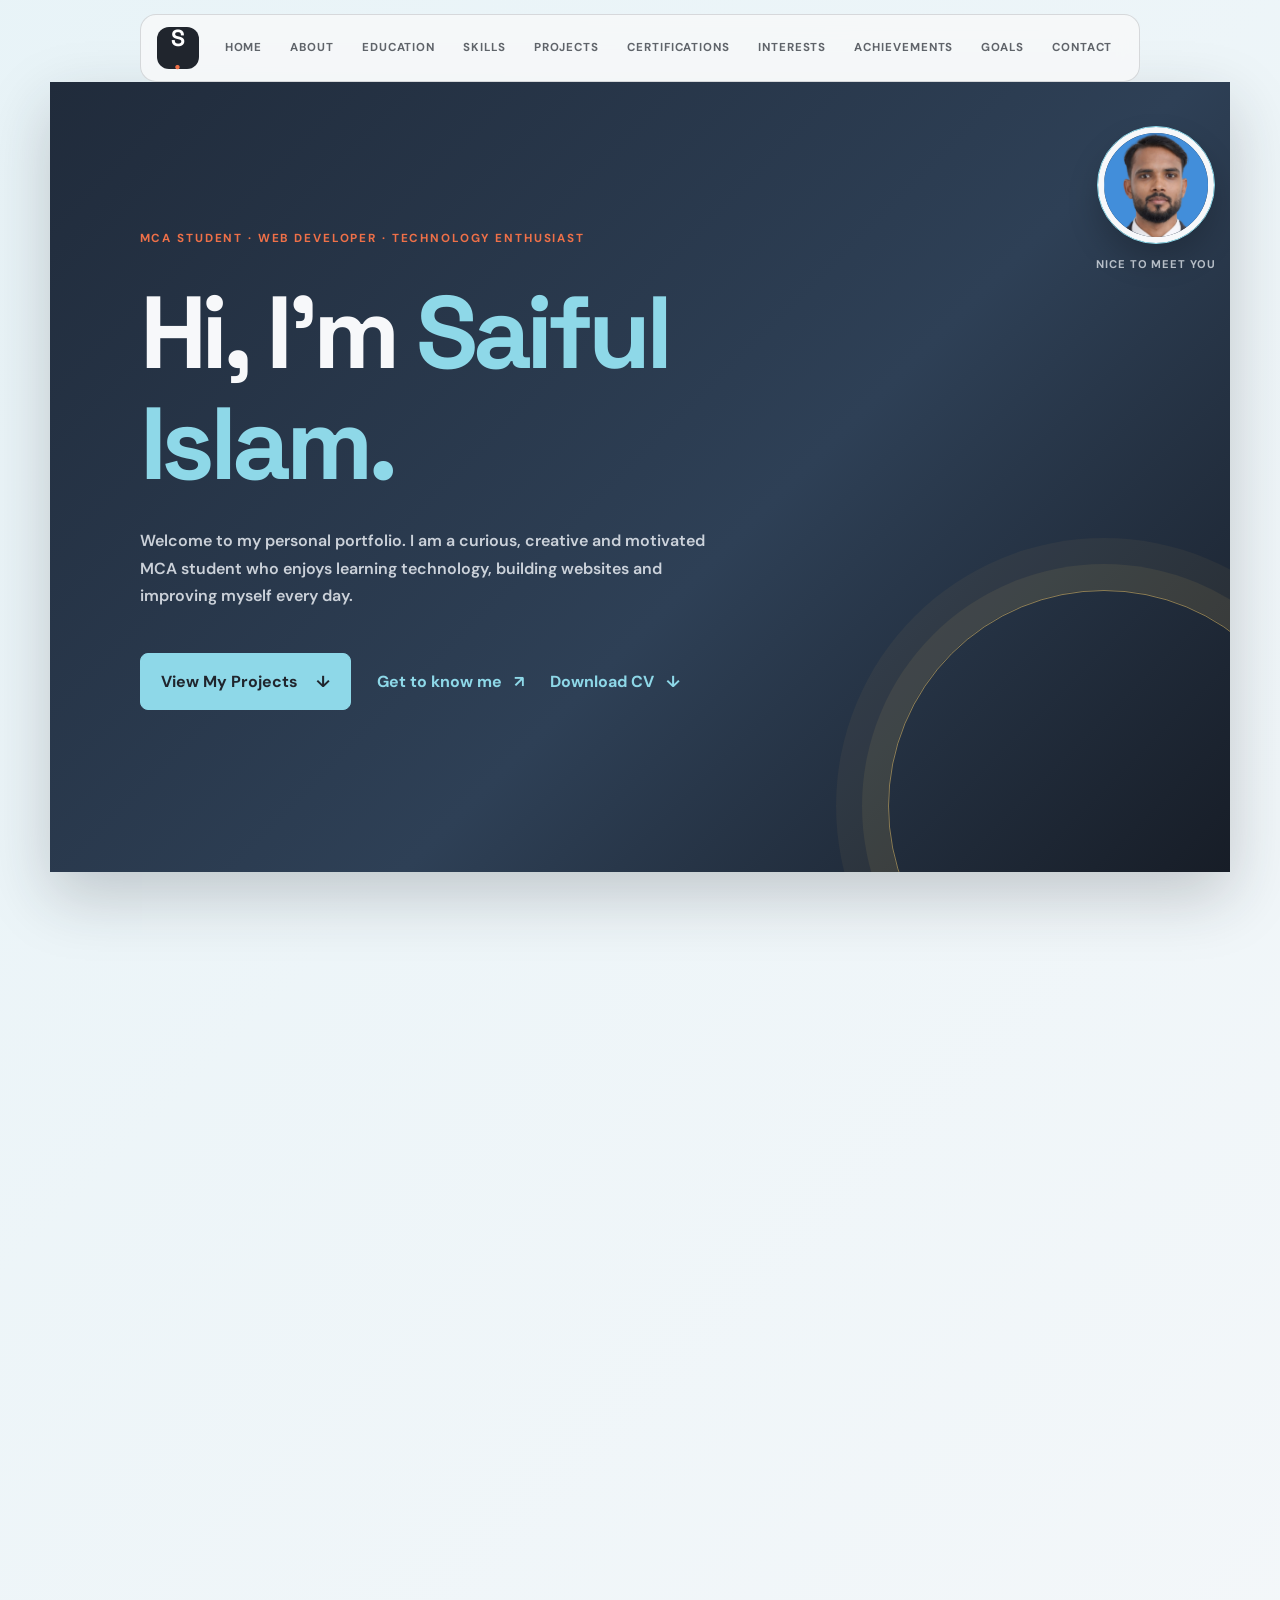
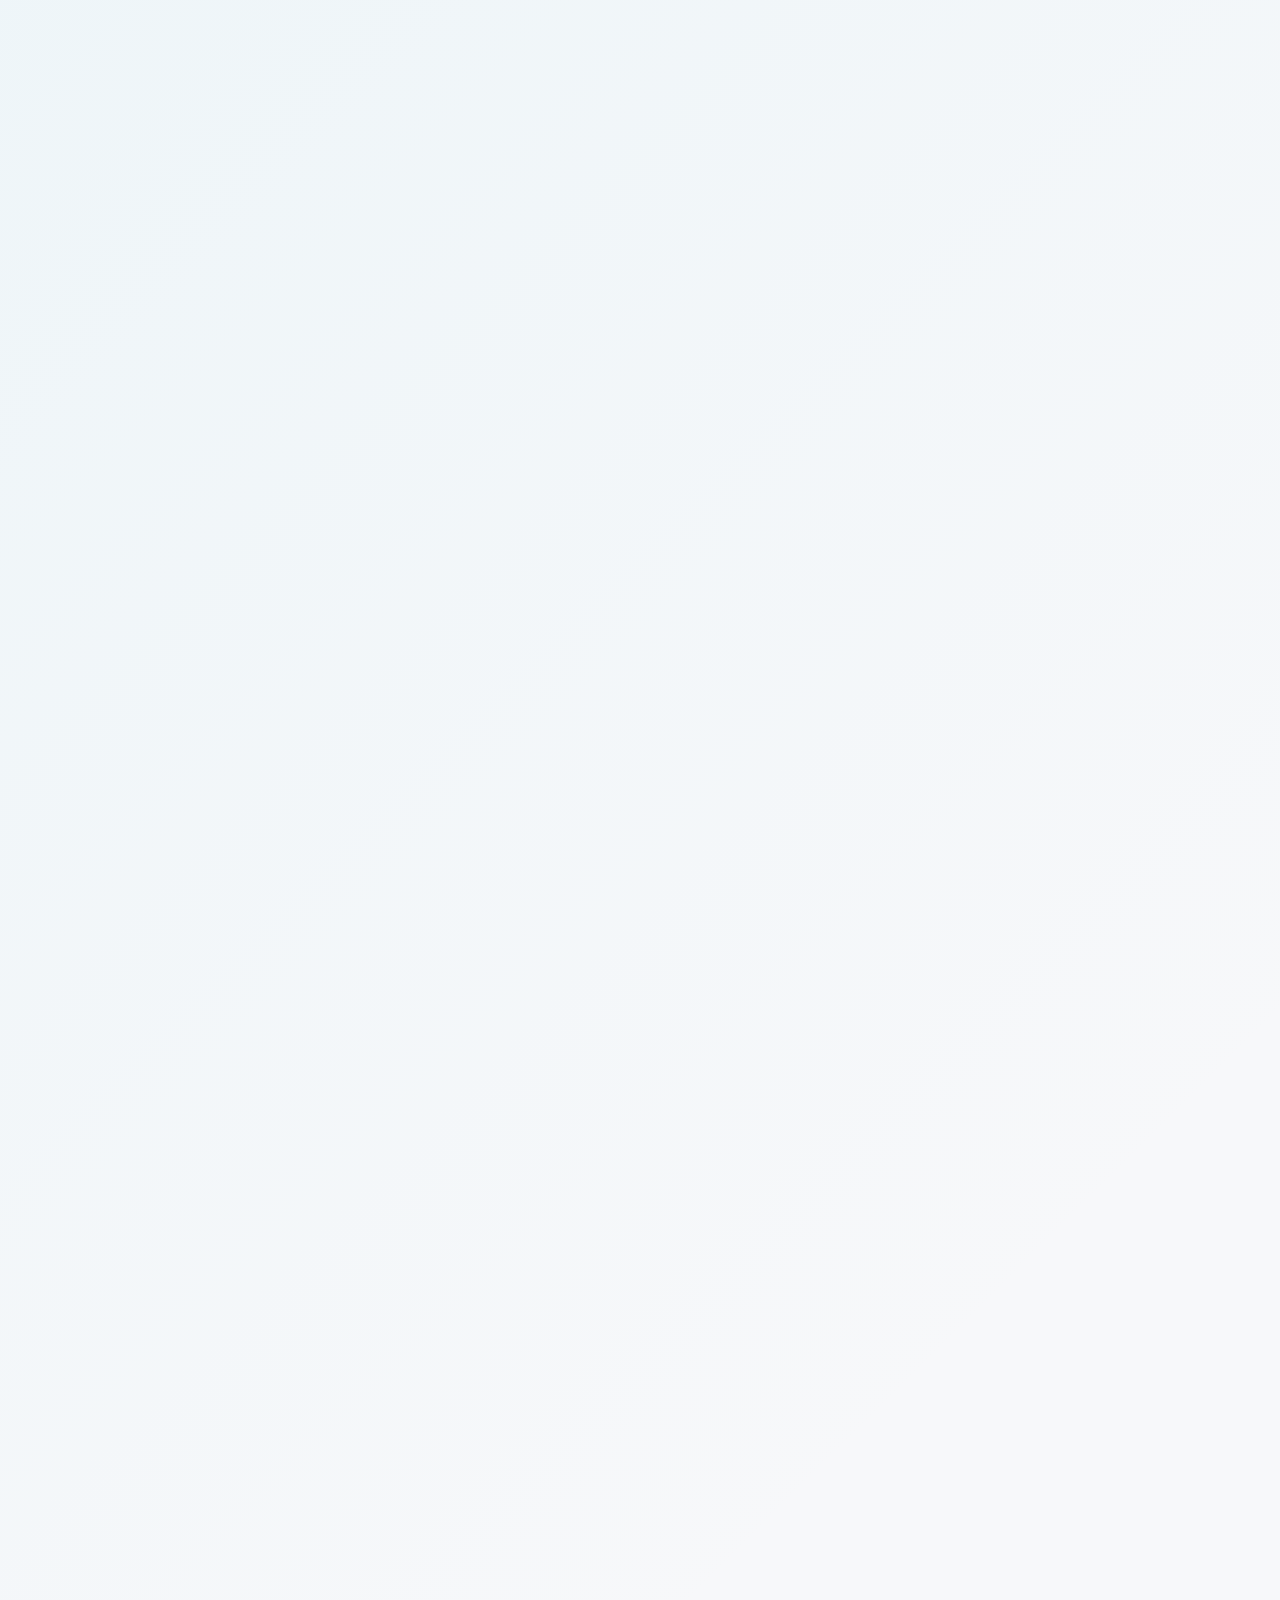
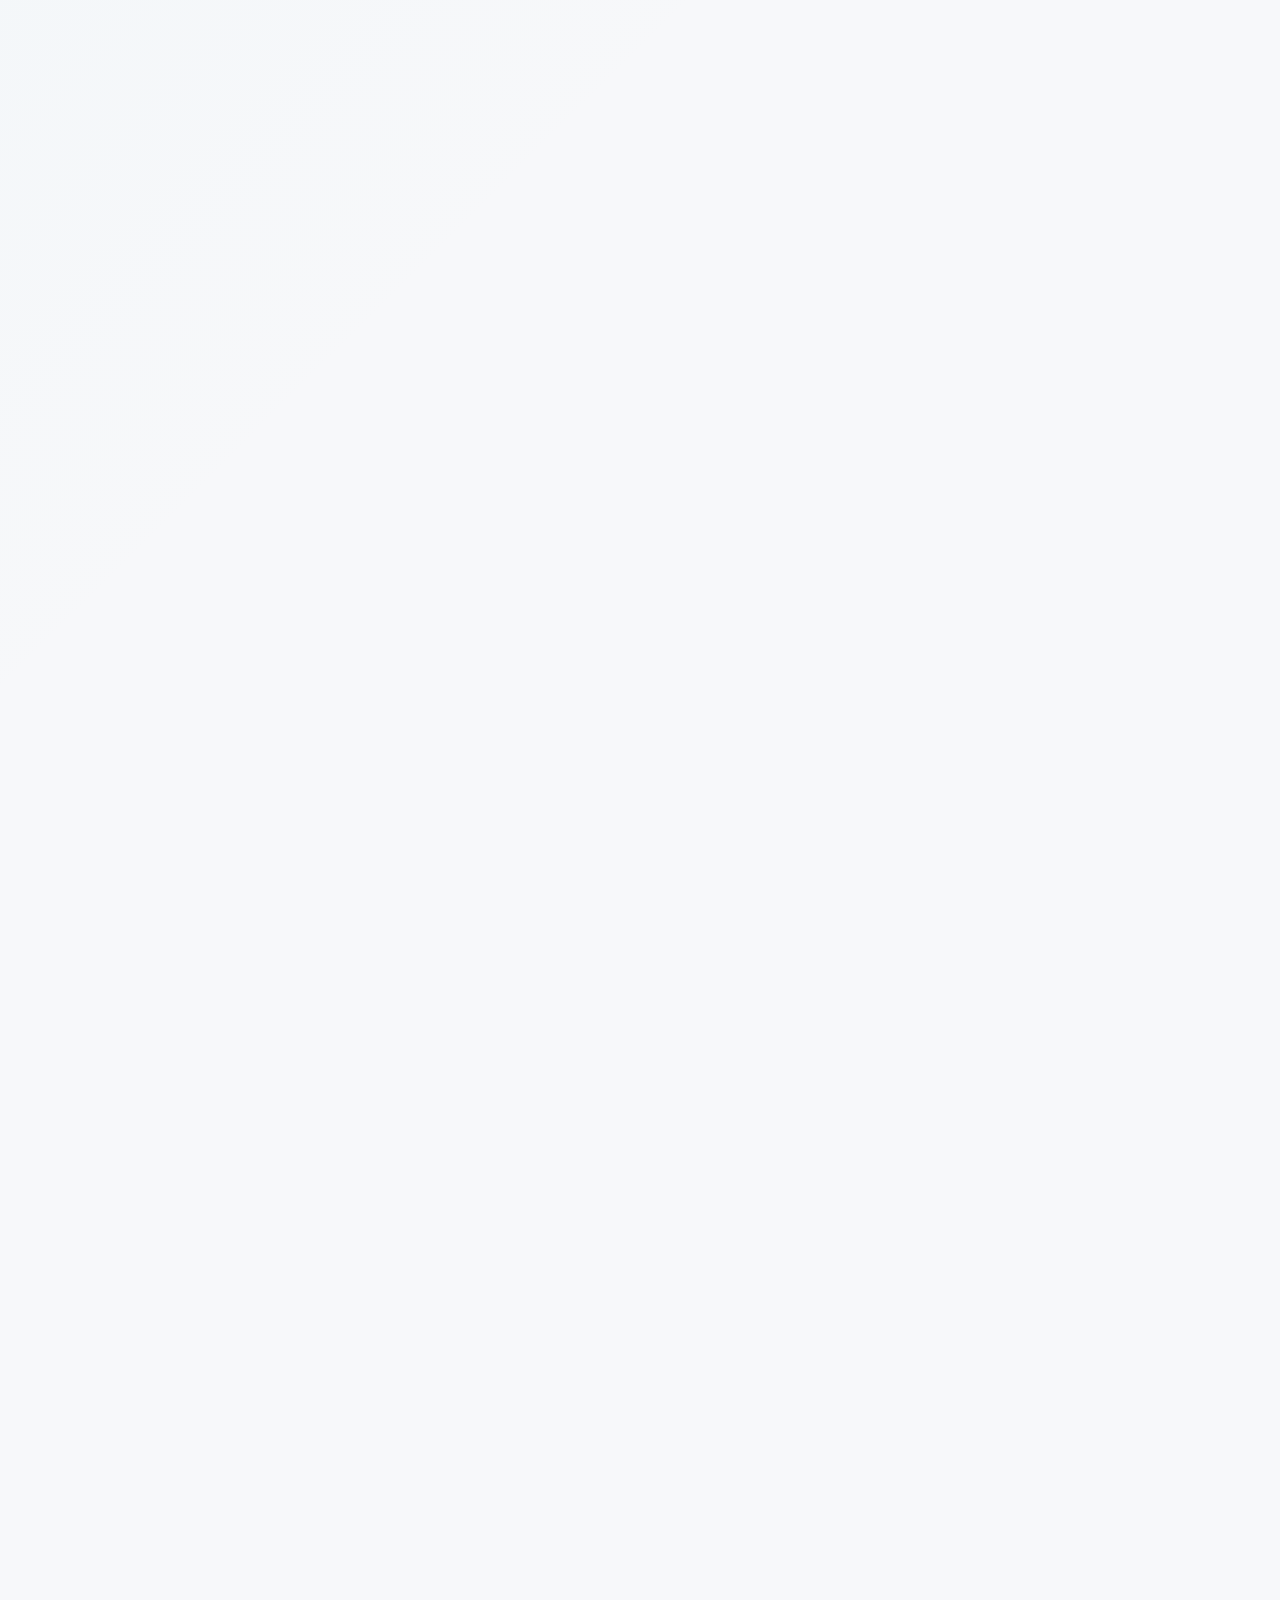
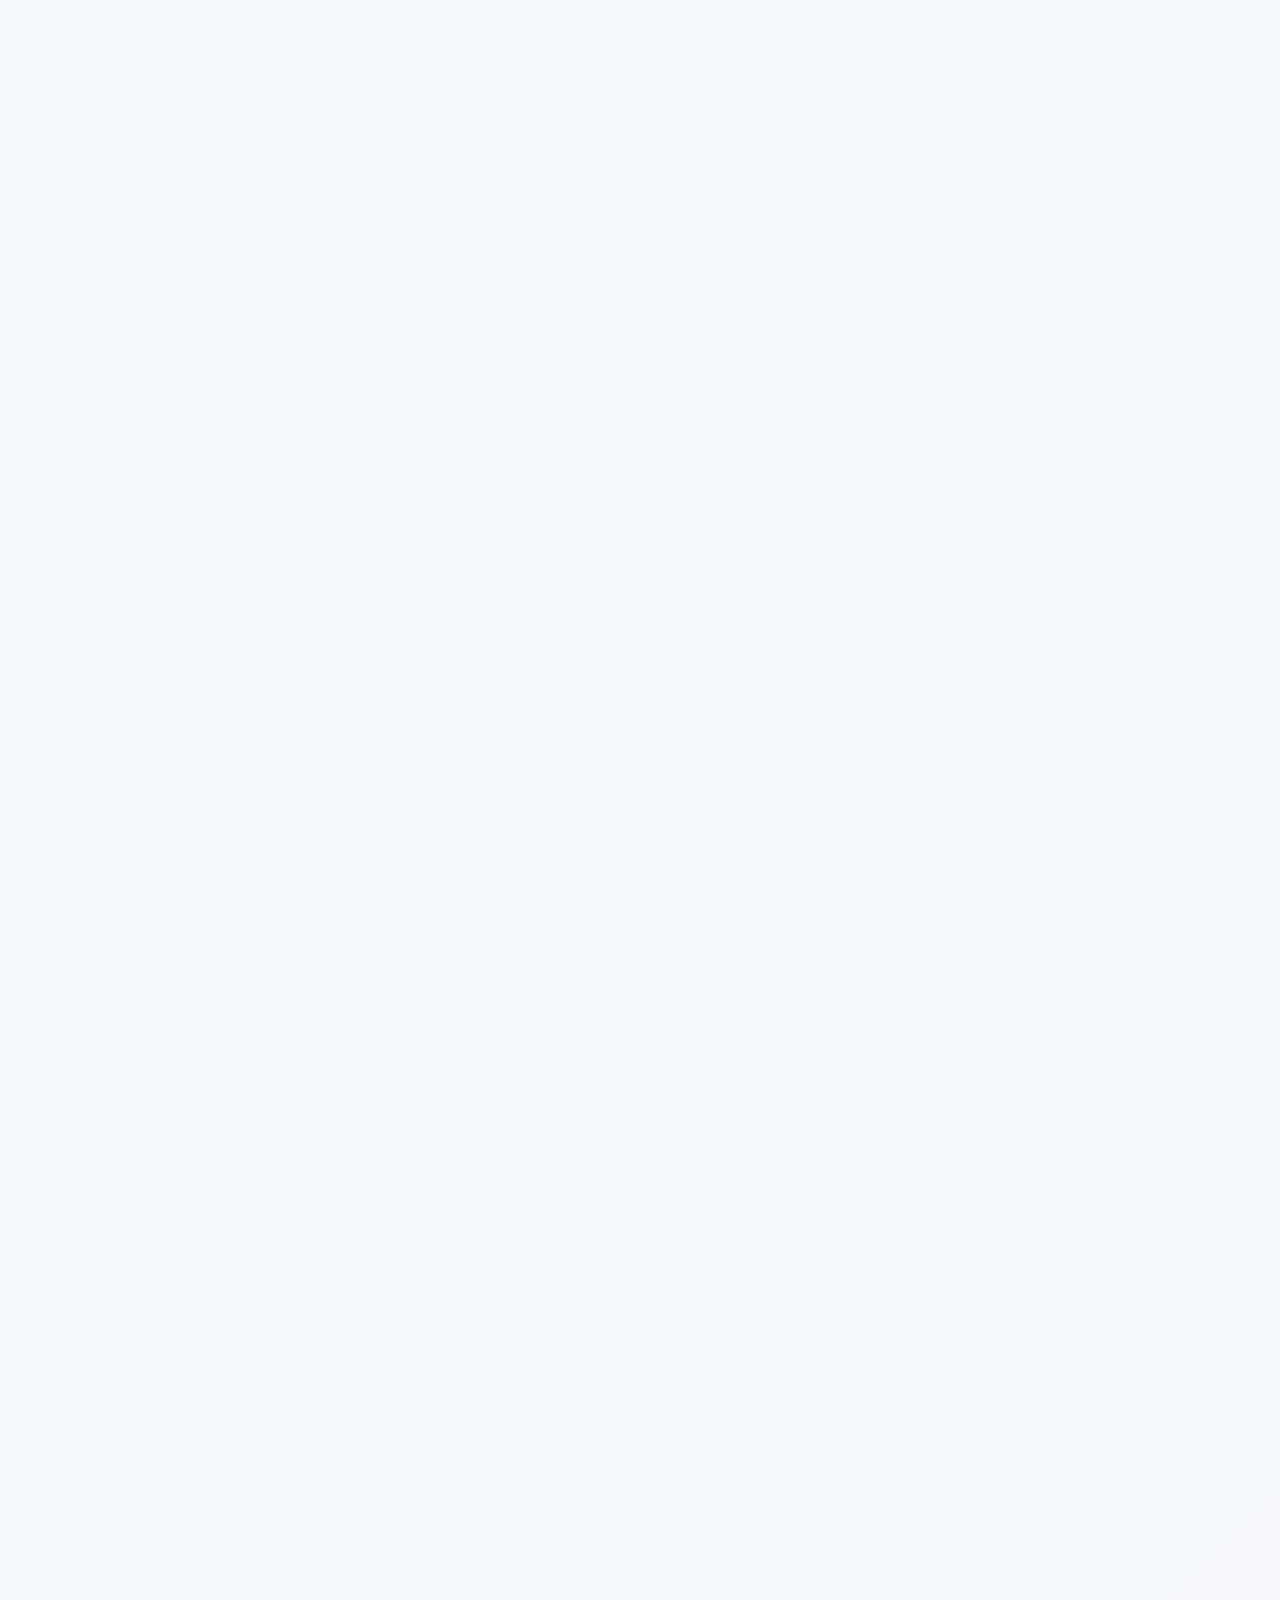
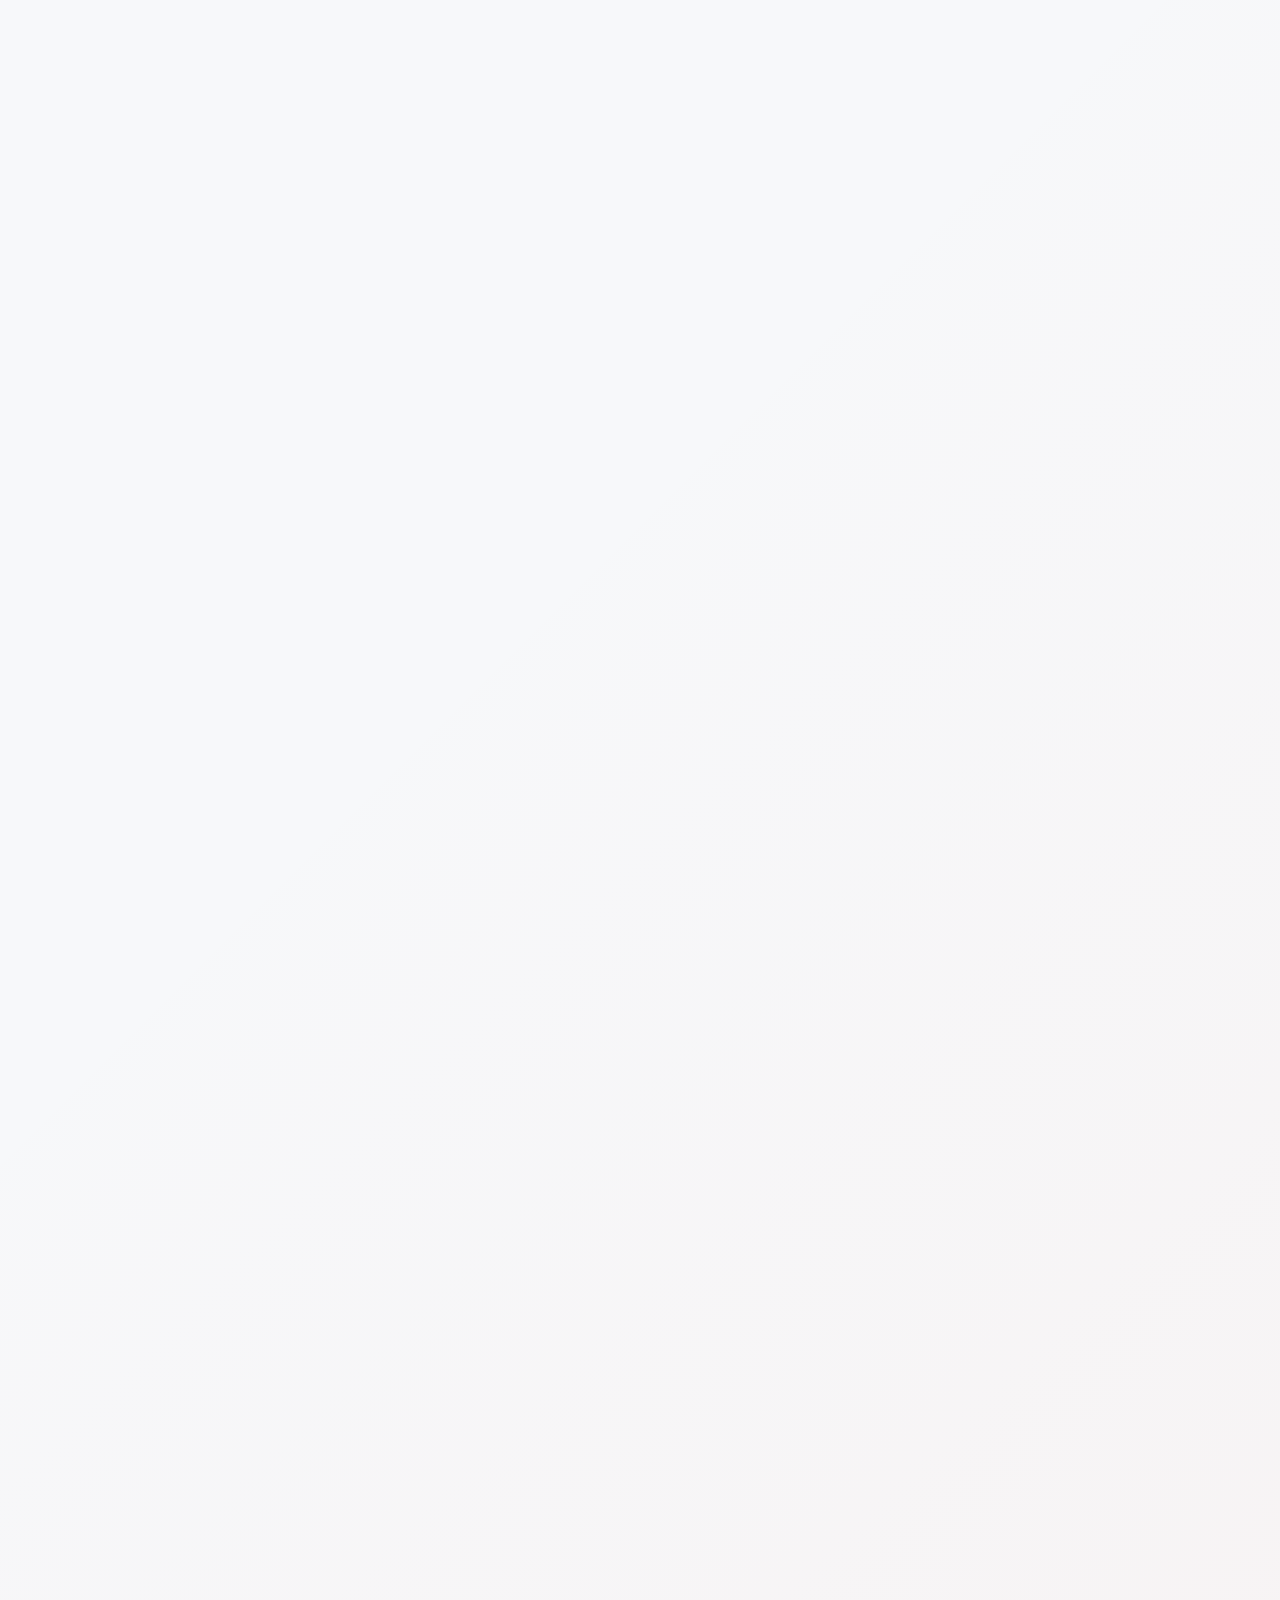
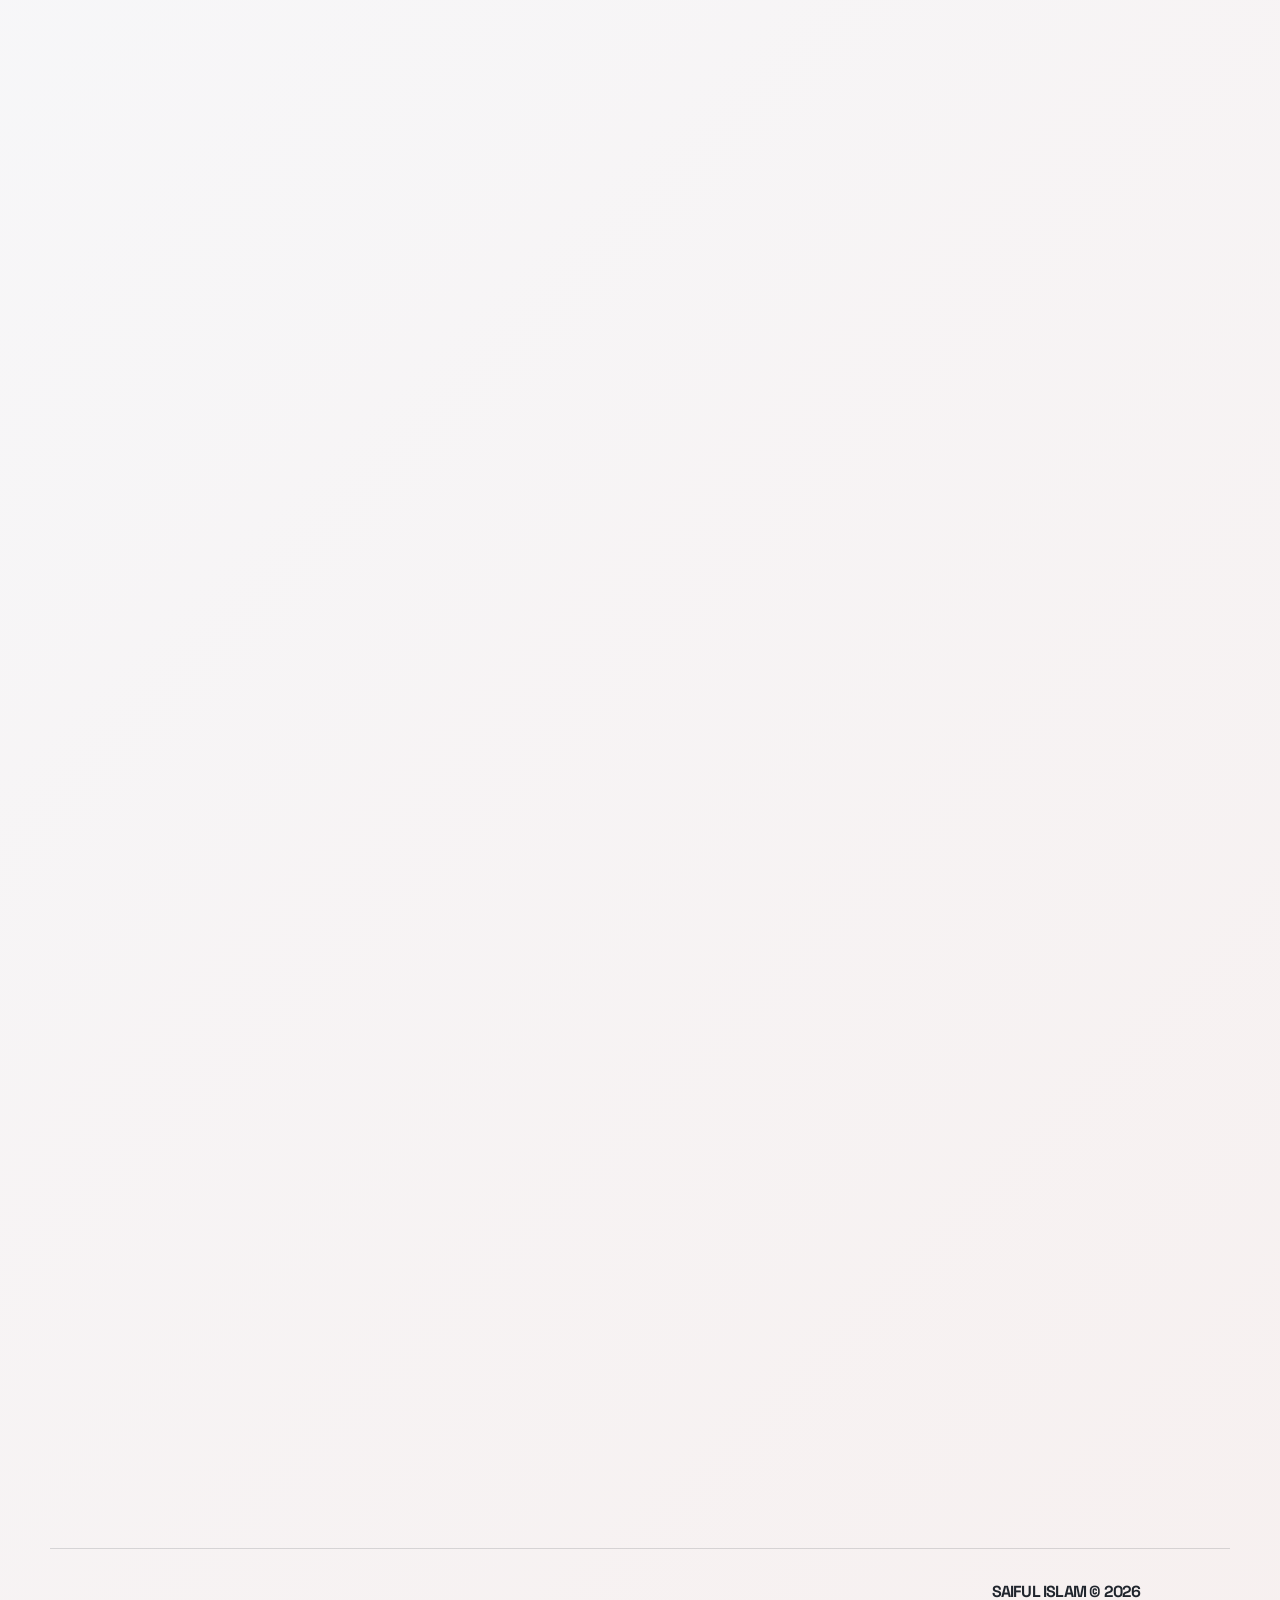
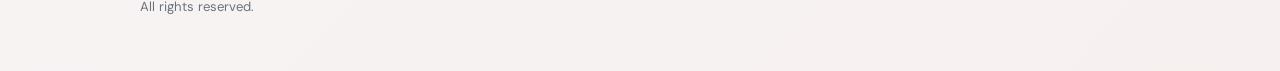
==== index.html @ 05d196fa "My Profile" ====
<!DOCTYPE html>
<html lang="en">
<head>
    <meta charset="UTF-8">
    <meta name="viewport" content="width=device-width, initial-scale=1.0">
    <meta http-equiv="refresh" content="0; url=HTML/index.html">
    <title>Saiful Islam | Personal Profile</title>
</head>
<body>
    <p>Opening Saiful Islam's personal profile...</p>
    <p><a href="HTML/index.html">Open the profile</a></p>
</body>
</html>
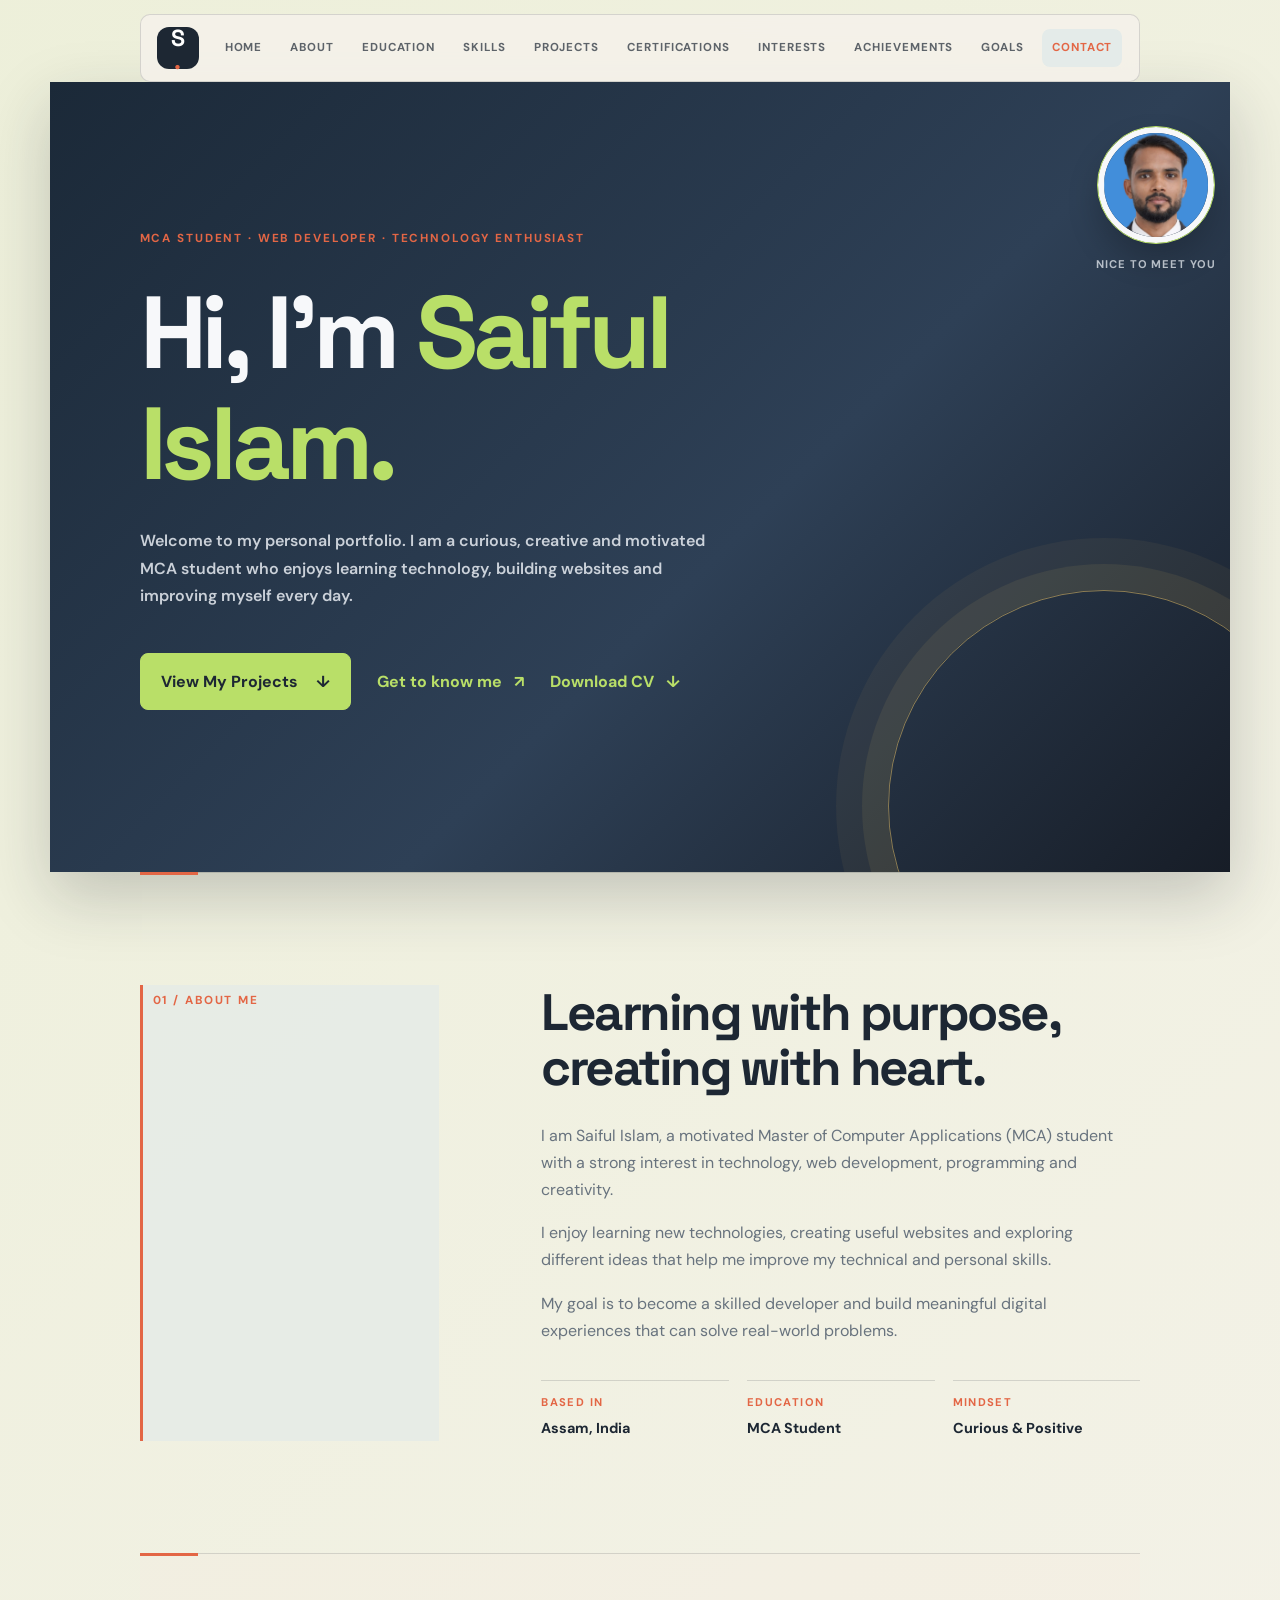
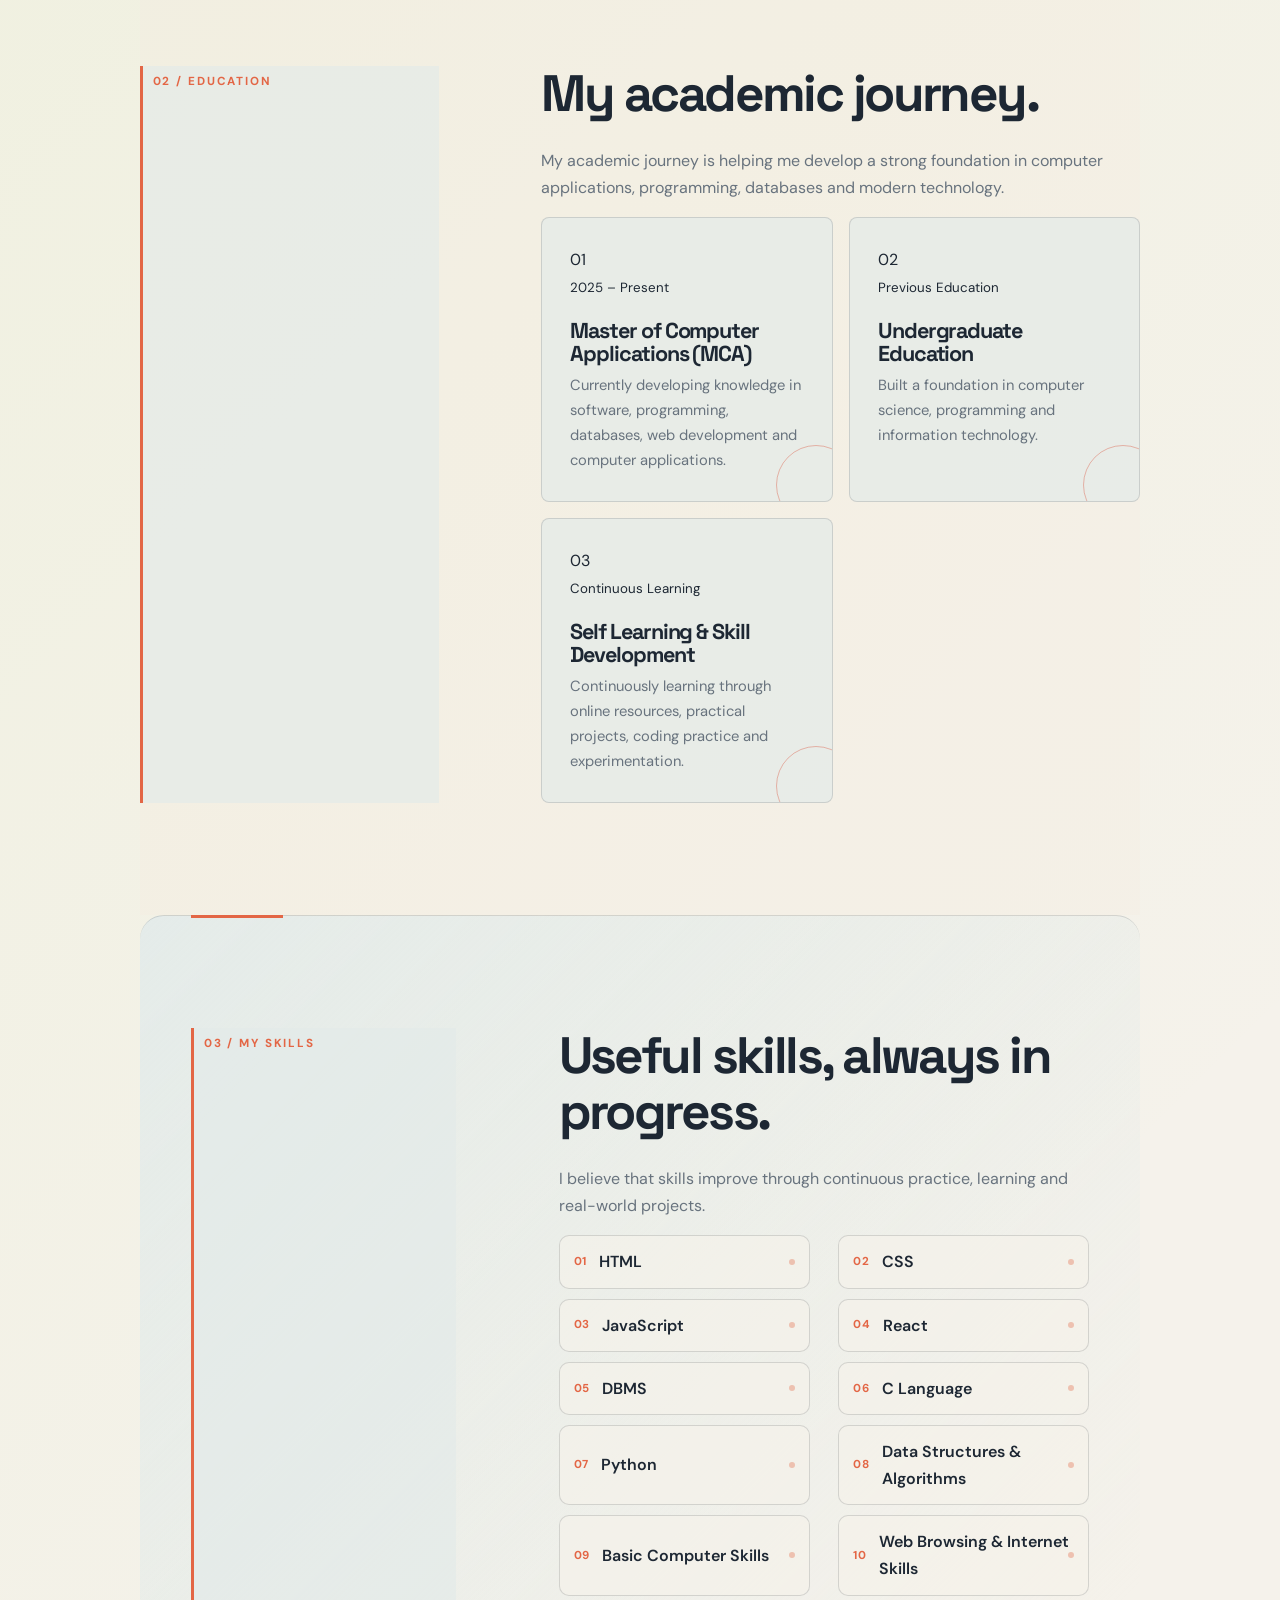
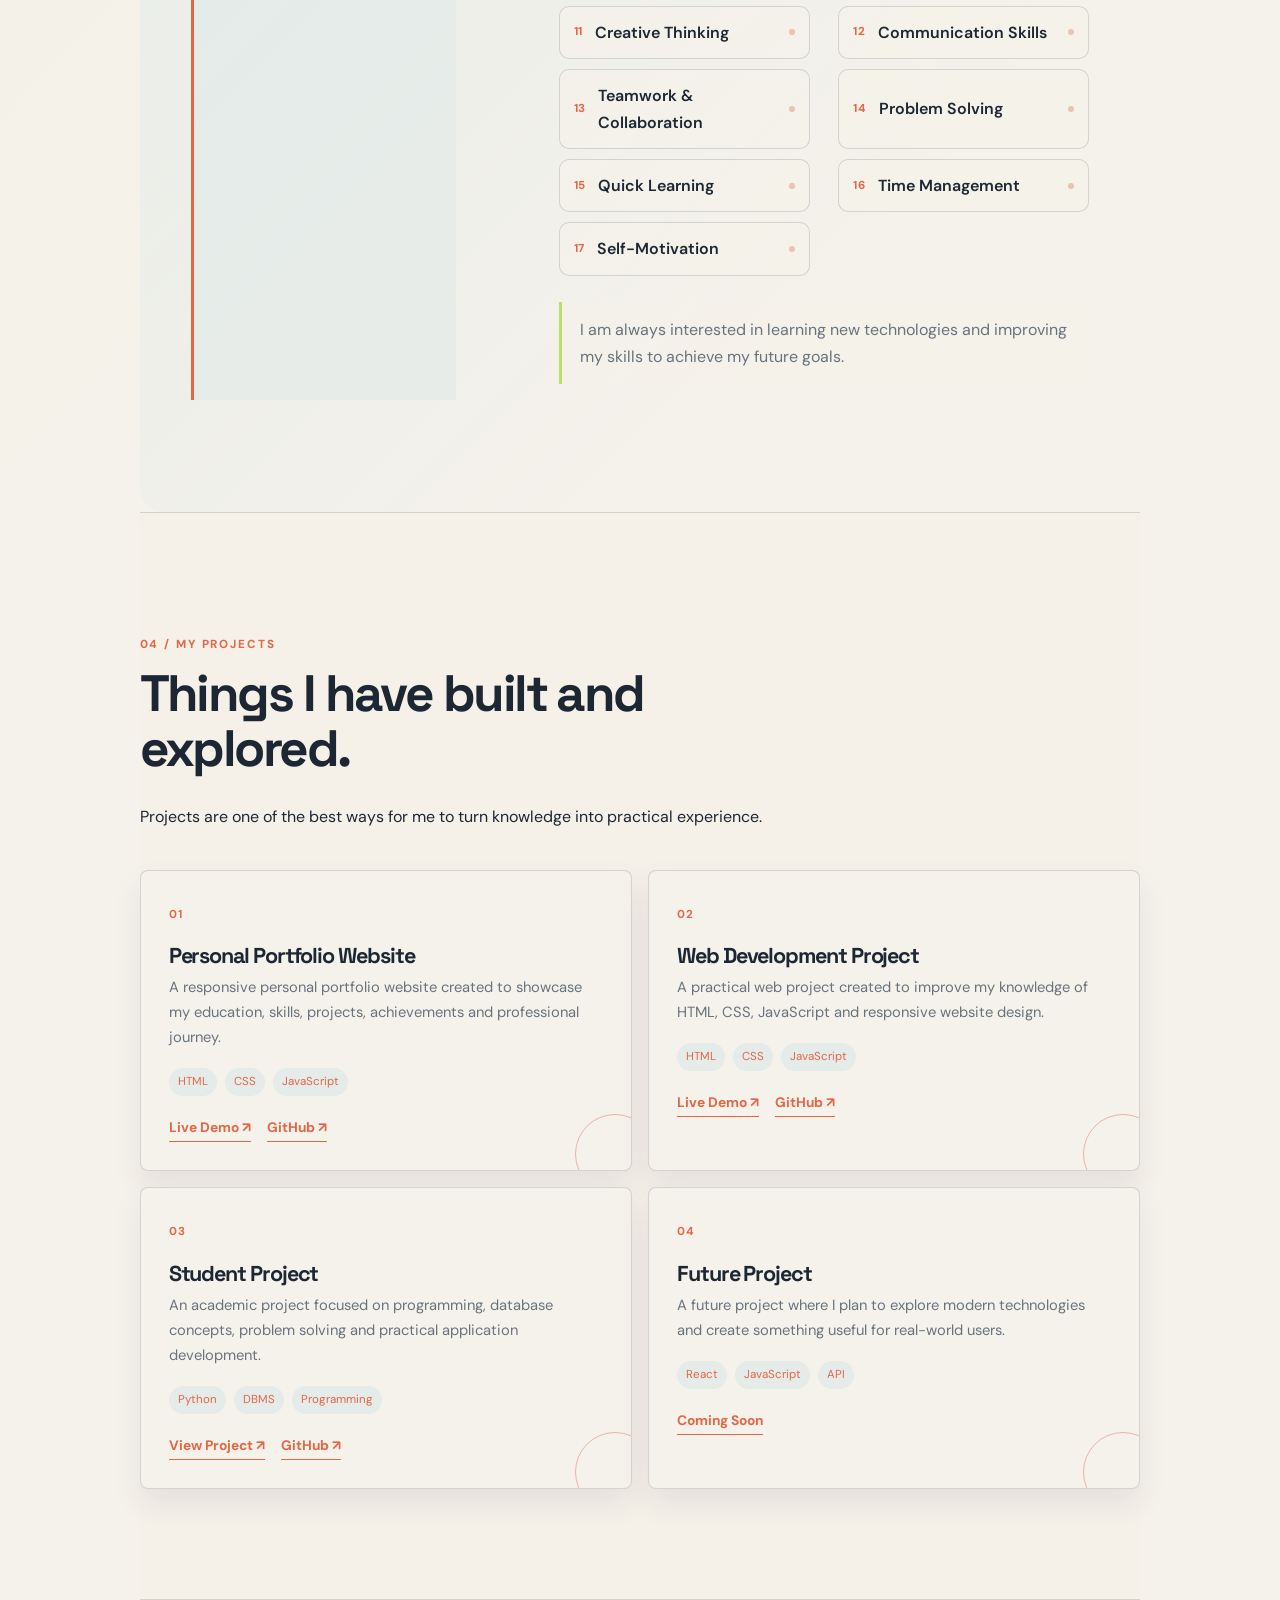
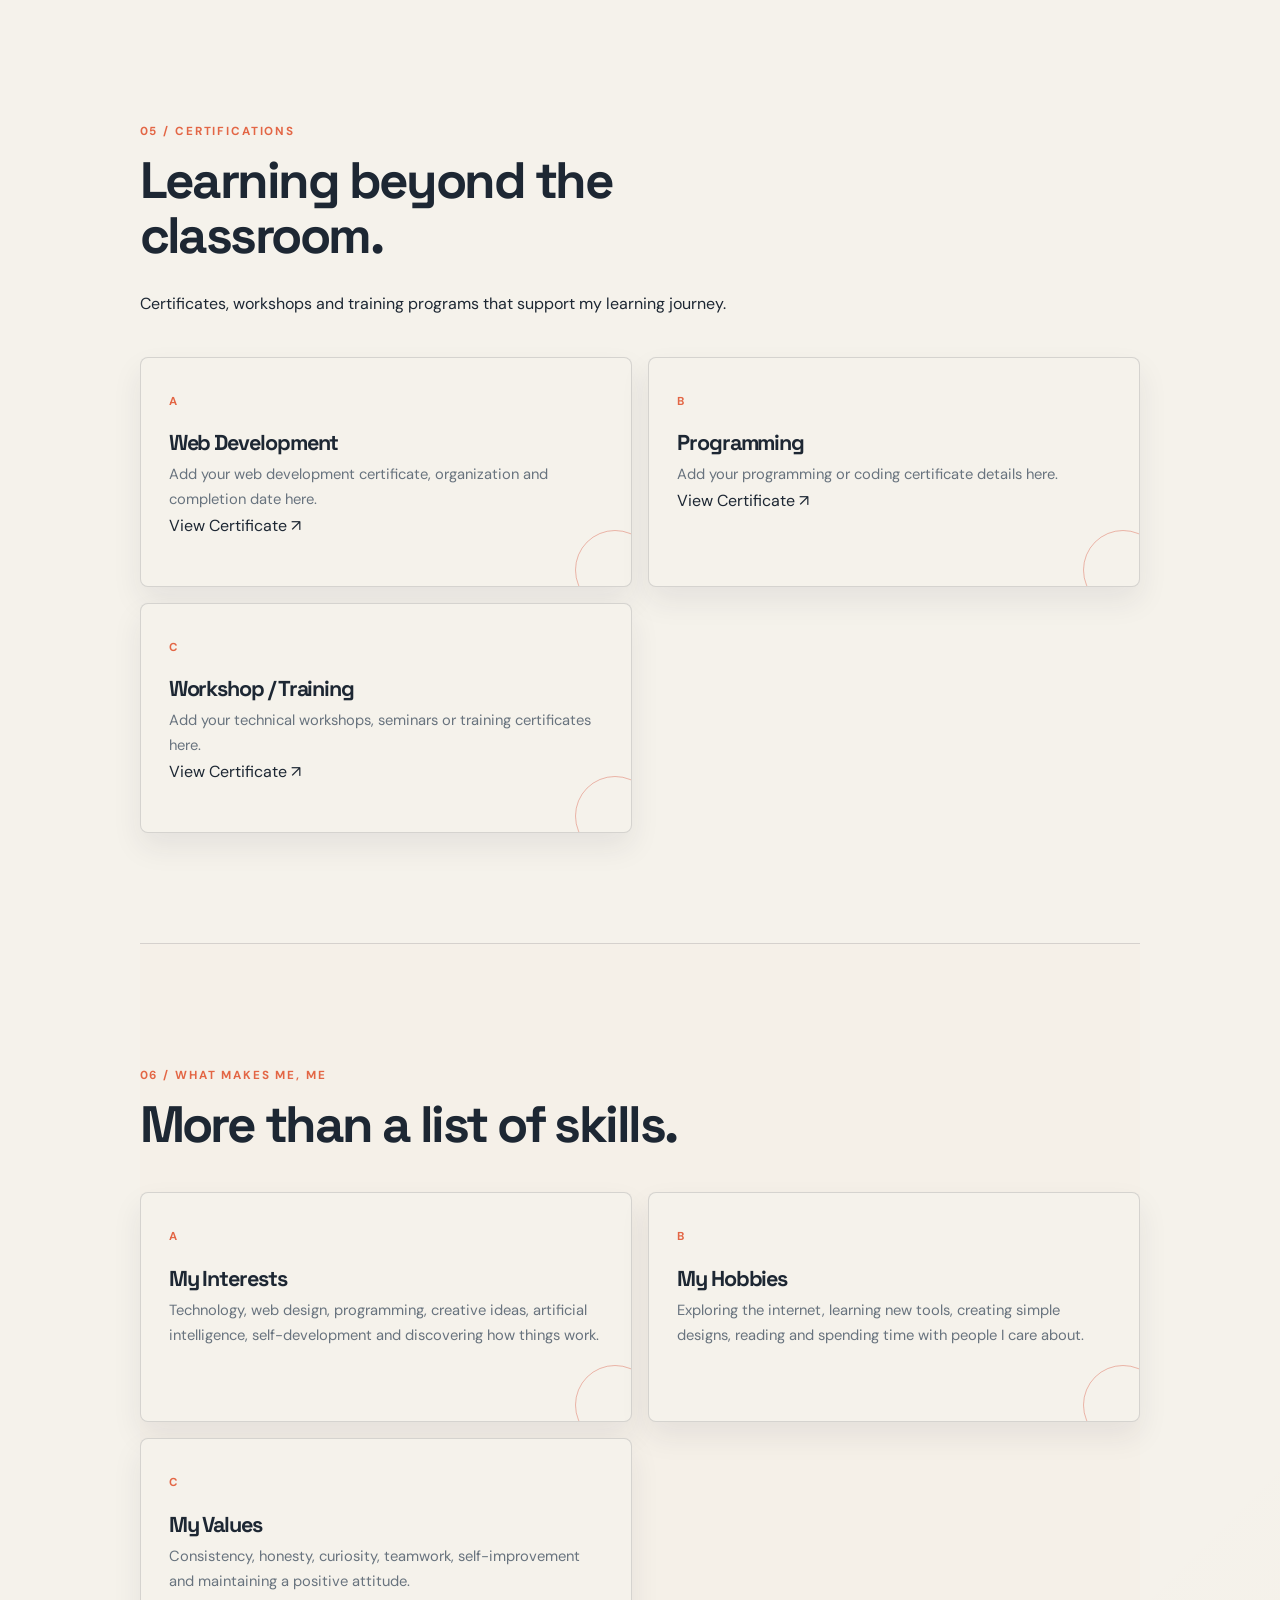
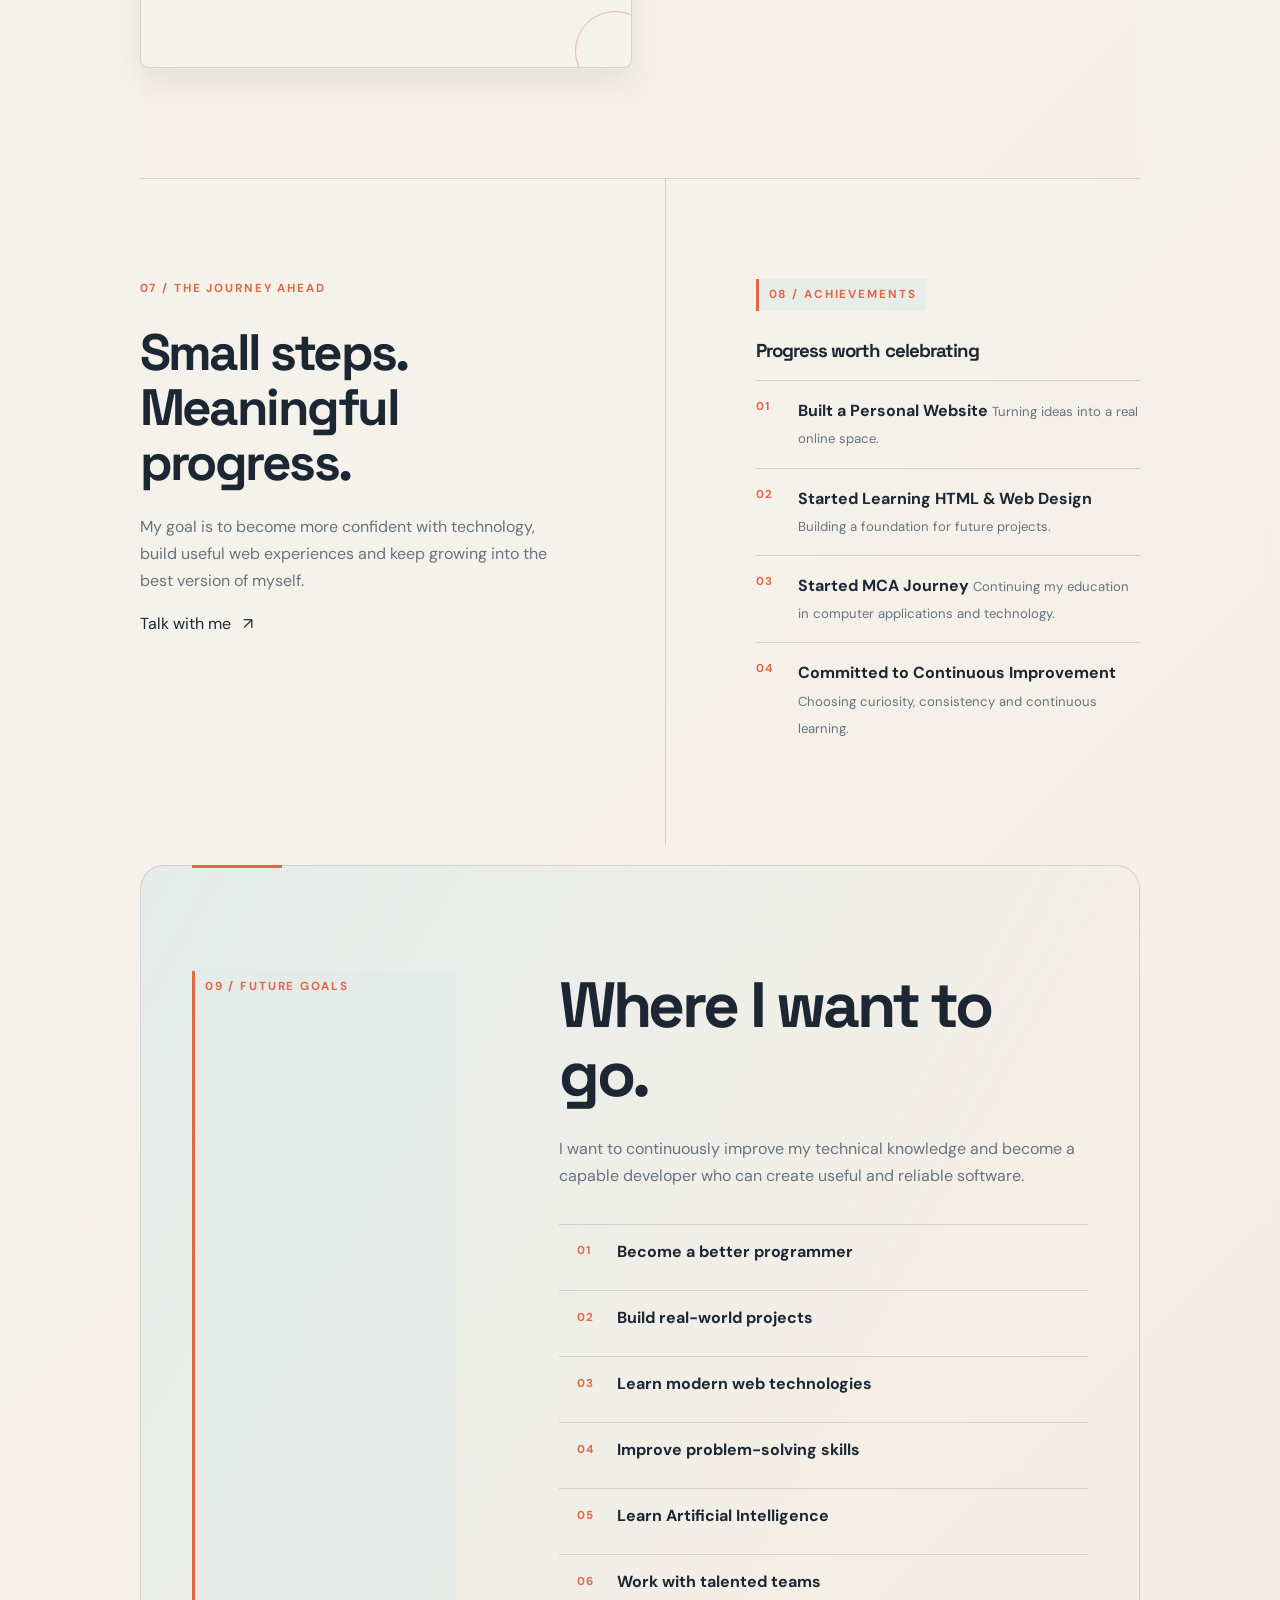
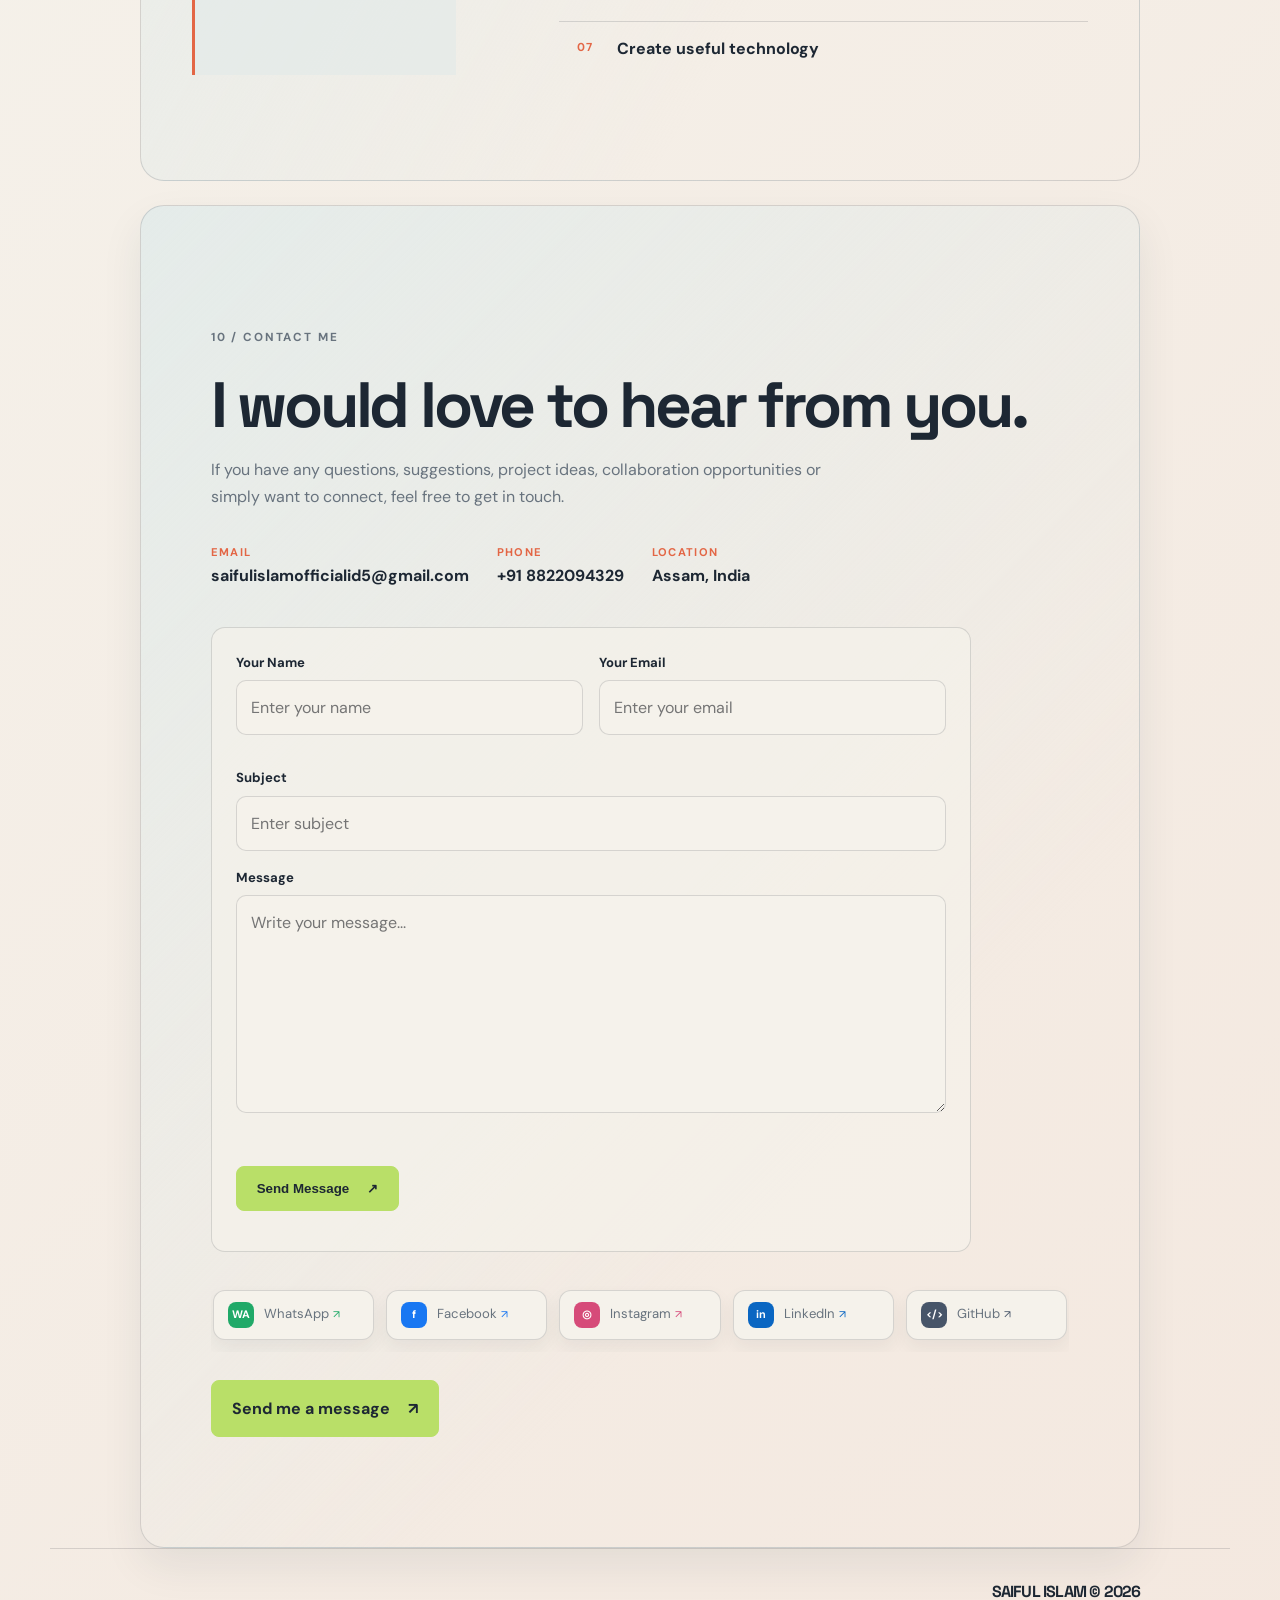
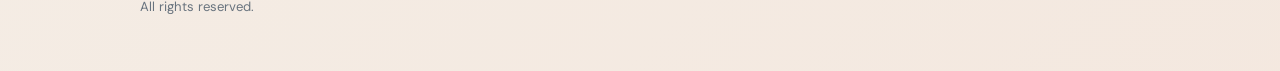
==== commit fe309d1e: "Add index.html for personal portfolio website This commit adds a new HTML file for a personal portfo" ====
--- a/index.html
+++ b/index.html
@@ -1,13 +1,1408 @@
 <!DOCTYPE html>
 <html lang="en">
+
 <head>
     <meta charset="UTF-8">
     <meta name="viewport" content="width=device-width, initial-scale=1.0">
-    <meta http-equiv="refresh" content="0; url=HTML/index.html">
-    <title>Saiful Islam | Personal Profile</title>
+
+    <meta name="description"
+        content="Saiful Islam - MCA Student, Web Developer and Technology Enthusiast">
+
+    <meta name="author" content="Saiful Islam">
+
+    <title>Saiful Islam | Personal Portfolio</title>
+
+    <!-- Google Fonts -->
+    <link rel="preconnect" href="https://fonts.googleapis.com">
+    <link rel="preconnect" href="https://fonts.gstatic.com" crossorigin>
+
+    <link
+        href="https://fonts.googleapis.com/css2?family=DM+Sans:wght@400;500;600;700&family=Space+Grotesk:wght@500;600;700&display=swap"
+        rel="stylesheet">
+
+    <!-- Your CSS -->
+    <link rel="stylesheet" href="../CSS/index.css">
 </head>
+
+
 <body>
-    <p>Opening Saiful Islam's personal profile...</p>
-    <p><a href="HTML/index.html">Open the profile</a></p>
+
+    <!-- =====================================================
+         HEADER
+    ====================================================== -->
+
+    <header id="home">
+
+        <nav class="site-nav" aria-label="Main navigation">
+
+            <a class="brand" href="#home" aria-label="Saiful Islam Home">
+                S<span>.</span>
+            </a>
+
+
+            <div class="nav-actions" id="primary-navigation">
+
+                <a href="#home">Home</a>
+
+                <a href="#about">About</a>
+
+                <a href="#education">Education</a>
+
+                <a href="#skills">Skills</a>
+
+                <a href="#projects">Projects</a>
+
+                <a href="#certificates">Certifications</a>
+
+                <a href="#interests">Interests</a>
+
+                <a href="#achievements">Achievements</a>
+
+                <a href="#goals">Goals</a>
+
+                <a href="#contact">Contact</a>
+
+                <button
+                    class="menu-toggle"
+                    type="button"
+                    aria-label="Open navigation menu"
+                    aria-expanded="false"
+                    aria-controls="primary-navigation">
+
+                    <span aria-hidden="true">☰</span>
+
+                </button>
+
+                <button
+                    class="theme-toggle"
+                    type="button"
+                    aria-label="Switch to dark mode"
+                    aria-pressed="false">
+
+                    <span aria-hidden="true">☼</span>
+
+                </button>
+
+            </div>
+
+        </nav>
+
+
+        <!-- =================================================
+             HERO
+        ================================================== -->
+
+        <div class="hero">
+
+            <figure class="profile-photo">
+
+                <img
+                    src="../Picture/SAIFUL%20ISLAM.jpeg"
+                    alt="Portrait of Saiful Islam">
+
+                <figcaption>
+                    Nice to meet you
+                </figcaption>
+
+            </figure>
+
+
+            <p class="eyebrow">
+                MCA Student · Web Developer · Technology Enthusiast
+            </p>
+
+
+            <h1>
+                Hi, I'm <em>Saiful Islam.</em>
+            </h1>
+
+
+            <p class="hero-copy">
+                Welcome to my personal portfolio. I am a curious,
+                creative and motivated MCA student who enjoys learning
+                technology, building websites and improving myself every day.
+            </p>
+
+
+            <div class="hero-actions">
+
+                <a
+                    class="primary-button"
+                    href="#projects">
+
+                    View My Projects
+                    <span aria-hidden="true">↓</span>
+
+                </a>
+
+
+                <a
+                    class="secondary-link"
+                    href="#about">
+
+                    Get to know me
+                    <span aria-hidden="true">↗</span>
+
+                </a>
+
+
+                <a
+                    class="secondary-link"
+                    href="../saiful-islam-cv.html"
+                    download>
+
+                    Download CV
+                    <span aria-hidden="true">↓</span>
+
+                </a>
+
+            </div>
+
+        </div>
+
+    </header>
+
+
+    <main>
+
+
+        <!-- =================================================
+             ABOUT
+        ================================================== -->
+
+        <section
+            class="content-section intro-section reveal"
+            id="about">
+
+            <div class="section-label">
+                01 / About me
+            </div>
+
+
+            <div>
+
+                <h2>
+                    Learning with purpose, creating with heart.
+                </h2>
+
+
+                <p>
+                    I am Saiful Islam, a motivated Master of Computer
+                    Applications (MCA) student with a strong interest in
+                    technology, web development, programming and creativity.
+                </p>
+
+
+                <p>
+                    I enjoy learning new technologies, creating useful
+                    websites and exploring different ideas that help me
+                    improve my technical and personal skills.
+                </p>
+
+
+                <p>
+                    My goal is to become a skilled developer and build
+                    meaningful digital experiences that can solve real-world
+                    problems.
+                </p>
+
+
+                <div
+                    class="quick-facts"
+                    aria-label="Personal details">
+
+                    <div>
+                        <span>Based in</span>
+                        <strong>Assam, India</strong>
+                    </div>
+
+
+                    <div>
+                        <span>Education</span>
+                        <strong>MCA Student</strong>
+                    </div>
+
+
+                    <div>
+                        <span>Mindset</span>
+                        <strong>Curious & Positive</strong>
+                    </div>
+
+                </div>
+
+            </div>
+
+        </section>
+
+
+        <!-- =================================================
+             EDUCATION
+        ================================================== -->
+
+        <section
+            class="content-section reveal"
+            id="education">
+
+            <div class="section-label">
+                02 / Education
+            </div>
+
+
+            <div>
+
+                <h2>
+                    My academic journey.
+                </h2>
+
+
+                <p class="section-intro">
+                    My academic journey is helping me develop a strong
+                    foundation in computer applications, programming,
+                    databases and modern technology.
+                </p>
+
+
+                <div class="education-list">
+
+
+                    <article class="education-card">
+
+                        <span>
+                            01
+                        </span>
+
+                        <div>
+
+                            <small>
+                                2025 – Present
+                            </small>
+
+                            <h3>
+                                Master of Computer Applications (MCA)
+                            </h3>
+
+                            <p>
+                                Currently developing knowledge in software,
+                                programming, databases, web development and
+                                computer applications.
+                            </p>
+
+                        </div>
+
+                    </article>
+
+
+                    <article class="education-card">
+
+                        <span>
+                            02
+                        </span>
+
+                        <div>
+
+                            <small>
+                                Previous Education
+                            </small>
+
+                            <h3>
+                                Undergraduate Education
+                            </h3>
+
+                            <p>
+                                Built a foundation in computer science,
+                                programming and information technology.
+                            </p>
+
+                        </div>
+
+                    </article>
+
+
+                    <article class="education-card">
+
+                        <span>
+                            03
+                        </span>
+
+                        <div>
+
+                            <small>
+                                Continuous Learning
+                            </small>
+
+                            <h3>
+                                Self Learning & Skill Development
+                            </h3>
+
+                            <p>
+                                Continuously learning through online resources,
+                                practical projects, coding practice and
+                                experimentation.
+                            </p>
+
+                        </div>
+
+                    </article>
+
+
+                </div>
+
+            </div>
+
+        </section>
+
+
+        <!-- =================================================
+             SKILLS
+        ================================================== -->
+
+        <section
+            class="profile-grid content-section reveal"
+            id="skills">
+
+            <div class="section-label">
+                03 / My skills
+            </div>
+
+
+            <div>
+
+                <h2>
+                    Useful skills, always in progress.
+                </h2>
+
+
+                <p class="section-intro">
+                    I believe that skills improve through continuous
+                    practice, learning and real-world projects.
+                </p>
+
+
+                <ul class="skill-list">
+
+
+                    <li>
+                        <span>01</span>
+                        HTML
+                    </li>
+
+
+                    <li>
+                        <span>02</span>
+                        CSS
+                    </li>
+
+
+                    <li>
+                        <span>03</span>
+                        JavaScript
+                    </li>
+
+
+                    <li>
+                        <span>04</span>
+                        React
+                    </li>
+
+
+                    <li>
+                        <span>05</span>
+                        DBMS
+                    </li>
+
+
+                    <li>
+                        <span>06</span>
+                        C Language
+                    </li>
+
+
+                    <li>
+                        <span>07</span>
+                        Python
+                    </li>
+
+
+                    <li>
+                        <span>08</span>
+                        Data Structures & Algorithms
+                    </li>
+
+
+                    <li>
+                        <span>09</span>
+                        Basic Computer Skills
+                    </li>
+
+
+                    <li>
+                        <span>10</span>
+                        Web Browsing & Internet Skills
+                    </li>
+
+
+                    <li>
+                        <span>11</span>
+                        Creative Thinking
+                    </li>
+
+
+                    <li>
+                        <span>12</span>
+                        Communication Skills
+                    </li>
+
+
+                    <li>
+                        <span>13</span>
+                        Teamwork & Collaboration
+                    </li>
+
+
+                    <li>
+                        <span>14</span>
+                        Problem Solving
+                    </li>
+
+
+                    <li>
+                        <span>15</span>
+                        Quick Learning
+                    </li>
+
+
+                    <li>
+                        <span>16</span>
+                        Time Management
+                    </li>
+
+
+                    <li>
+                        <span>17</span>
+                        Self-Motivation
+                    </li>
+
+
+                </ul>
+
+
+                <p class="section-note">
+                    I am always interested in learning new technologies
+                    and improving my skills to achieve my future goals.
+                </p>
+
+            </div>
+
+        </section>
+
+
+        <!-- =================================================
+             PROJECTS
+        ================================================== -->
+
+        <section
+            class="cards-section reveal"
+            id="projects">
+
+            <div class="section-heading">
+
+                <p class="eyebrow">
+                    04 / My projects
+                </p>
+
+                <h2>
+                    Things I have built and explored.
+                </h2>
+
+                <p>
+                    Projects are one of the best ways for me to turn
+                    knowledge into practical experience.
+                </p>
+
+            </div>
+
+
+            <div class="card-grid">
+
+
+                <!-- PROJECT 01 -->
+
+                <article class="profile-card">
+
+                    <span class="card-number">
+                        01
+                    </span>
+
+                    <h3>
+                        Personal Portfolio Website
+                    </h3>
+
+                    <p>
+                        A responsive personal portfolio website created
+                        to showcase my education, skills, projects,
+                        achievements and professional journey.
+                    </p>
+
+
+                    <div class="project-tech">
+
+                        <span>HTML</span>
+                        <span>CSS</span>
+                        <span>JavaScript</span>
+
+                    </div>
+
+
+                    <div class="project-links">
+
+                        <a href="#">
+                            Live Demo ↗
+                        </a>
+
+                        <a
+                            href="https://github.com/saifulislam"
+                            target="_blank"
+                            rel="noopener noreferrer">
+
+                            GitHub ↗
+
+                        </a>
+
+                    </div>
+
+                </article>
+
+
+                <!-- PROJECT 02 -->
+
+                <article class="profile-card">
+
+                    <span class="card-number">
+                        02
+                    </span>
+
+                    <h3>
+                        Web Development Project
+                    </h3>
+
+                    <p>
+                        A practical web project created to improve my
+                        knowledge of HTML, CSS, JavaScript and responsive
+                        website design.
+                    </p>
+
+
+                    <div class="project-tech">
+
+                        <span>HTML</span>
+                        <span>CSS</span>
+                        <span>JavaScript</span>
+
+                    </div>
+
+
+                    <div class="project-links">
+
+                        <a href="#">
+                            Live Demo ↗
+                        </a>
+
+                        <a
+                            href="https://github.com/saifulislam"
+                            target="_blank"
+                            rel="noopener noreferrer">
+
+                            GitHub ↗
+
+                        </a>
+
+                    </div>
+
+                </article>
+
+
+                <!-- PROJECT 03 -->
+
+                <article class="profile-card">
+
+                    <span class="card-number">
+                        03
+                    </span>
+
+                    <h3>
+                        Student Project
+                    </h3>
+
+                    <p>
+                        An academic project focused on programming,
+                        database concepts, problem solving and practical
+                        application development.
+                    </p>
+
+
+                    <div class="project-tech">
+
+                        <span>Python</span>
+                        <span>DBMS</span>
+                        <span>Programming</span>
+
+                    </div>
+
+
+                    <div class="project-links">
+
+                        <a href="#">
+                            View Project ↗
+                        </a>
+
+                        <a
+                            href="https://github.com/saifulislam"
+                            target="_blank"
+                            rel="noopener noreferrer">
+
+                            GitHub ↗
+
+                        </a>
+
+                    </div>
+
+                </article>
+
+
+                <!-- PROJECT 04 -->
+
+                <article class="profile-card">
+
+                    <span class="card-number">
+                        04
+                    </span>
+
+                    <h3>
+                        Future Project
+                    </h3>
+
+                    <p>
+                        A future project where I plan to explore modern
+                        technologies and create something useful for
+                        real-world users.
+                    </p>
+
+
+                    <div class="project-tech">
+
+                        <span>React</span>
+                        <span>JavaScript</span>
+                        <span>API</span>
+
+                    </div>
+
+
+                    <div class="project-links">
+
+                        <a href="#">
+                            Coming Soon
+                        </a>
+
+                    </div>
+
+                </article>
+
+
+            </div>
+
+        </section>
+
+
+        <!-- =================================================
+             CERTIFICATES
+        ================================================== -->
+
+        <section
+            class="cards-section reveal"
+            id="certificates">
+
+            <div class="section-heading">
+
+                <p class="eyebrow">
+                    05 / Certifications
+                </p>
+
+                <h2>
+                    Learning beyond the classroom.
+                </h2>
+
+                <p>
+                    Certificates, workshops and training programs that
+                    support my learning journey.
+                </p>
+
+            </div>
+
+
+            <div class="card-grid">
+
+
+                <article class="profile-card">
+
+                    <span class="card-number">
+                        A
+                    </span>
+
+                    <h3>
+                        Web Development
+                    </h3>
+
+                    <p>
+                        Add your web development certificate,
+                        organization and completion date here.
+                    </p>
+
+                    <a href="#">
+                        View Certificate ↗
+                    </a>
+
+                </article>
+
+
+                <article class="profile-card">
+
+                    <span class="card-number">
+                        B
+                    </span>
+
+                    <h3>
+                        Programming
+                    </h3>
+
+                    <p>
+                        Add your programming or coding certificate
+                        details here.
+                    </p>
+
+                    <a href="#">
+                        View Certificate ↗
+                    </a>
+
+                </article>
+
+
+                <article class="profile-card">
+
+                    <span class="card-number">
+                        C
+                    </span>
+
+                    <h3>
+                        Workshop / Training
+                    </h3>
+
+                    <p>
+                        Add your technical workshops, seminars or
+                        training certificates here.
+                    </p>
+
+                    <a href="#">
+                        View Certificate ↗
+                    </a>
+
+                </article>
+
+
+            </div>
+
+        </section>
+
+
+        <!-- =================================================
+             INTERESTS
+        ================================================== -->
+
+        <section
+            class="cards-section reveal"
+            id="interests">
+
+            <div class="section-heading">
+
+                <p class="eyebrow">
+                    06 / What makes me, me
+                </p>
+
+                <h2>
+                    More than a list of skills.
+                </h2>
+
+            </div>
+
+
+            <div class="card-grid">
+
+
+                <article class="profile-card">
+
+                    <span class="card-number">
+                        A
+                    </span>
+
+                    <h3>
+                        My Interests
+                    </h3>
+
+                    <p>
+                        Technology, web design, programming, creative
+                        ideas, artificial intelligence, self-development
+                        and discovering how things work.
+                    </p>
+
+                </article>
+
+
+                <article class="profile-card">
+
+                    <span class="card-number">
+                        B
+                    </span>
+
+                    <h3>
+                        My Hobbies
+                    </h3>
+
+                    <p>
+                        Exploring the internet, learning new tools,
+                        creating simple designs, reading and spending
+                        time with people I care about.
+                    </p>
+
+                </article>
+
+
+                <article class="profile-card">
+
+                    <span class="card-number">
+                        C
+                    </span>
+
+                    <h3>
+                        My Values
+                    </h3>
+
+                    <p>
+                        Consistency, honesty, curiosity, teamwork,
+                        self-improvement and maintaining a positive
+                        attitude.
+                    </p>
+
+                </article>
+
+
+            </div>
+
+        </section>
+
+
+        <!-- =================================================
+             ACHIEVEMENTS
+        ================================================== -->
+
+        <section
+            class="journey-section reveal"
+            id="achievements">
+
+
+            <div class="journey-panel">
+
+                <p class="eyebrow">
+                    07 / The journey ahead
+                </p>
+
+
+                <h2>
+                    Small steps. Meaningful progress.
+                </h2>
+
+
+                <p>
+                    My goal is to become more confident with technology,
+                    build useful web experiences and keep growing into
+                    the best version of myself.
+                </p>
+
+
+                <a
+                    class="text-link"
+                    href="#contact">
+
+                    Talk with me
+                    <span aria-hidden="true">↗</span>
+
+                </a>
+
+            </div>
+
+
+            <div
+                class="achievement-panel">
+
+                <p class="section-label">
+                    08 / Achievements
+                </p>
+
+
+                <h3>
+                    Progress worth celebrating
+                </h3>
+
+
+                <ul class="achievement-list">
+
+
+                    <li>
+
+                        <span>01</span>
+
+                        <div>
+
+                            <strong>
+                                Built a Personal Website
+                            </strong>
+
+                            <small>
+                                Turning ideas into a real online space.
+                            </small>
+
+                        </div>
+
+                    </li>
+
+
+                    <li>
+
+                        <span>02</span>
+
+                        <div>
+
+                            <strong>
+                                Started Learning HTML & Web Design
+                            </strong>
+
+                            <small>
+                                Building a foundation for future projects.
+                            </small>
+
+                        </div>
+
+                    </li>
+
+
+                    <li>
+
+                        <span>03</span>
+
+                        <div>
+
+                            <strong>
+                                Started MCA Journey
+                            </strong>
+
+                            <small>
+                                Continuing my education in computer
+                                applications and technology.
+                            </small>
+
+                        </div>
+
+                    </li>
+
+
+                    <li>
+
+                        <span>04</span>
+
+                        <div>
+
+                            <strong>
+                                Committed to Continuous Improvement
+                            </strong>
+
+                            <small>
+                                Choosing curiosity, consistency and
+                                continuous learning.
+                            </small>
+
+                        </div>
+
+                    </li>
+
+
+                </ul>
+
+            </div>
+
+        </section>
+
+
+        <!-- =================================================
+             GOALS
+        ================================================== -->
+
+        <section
+            class="content-section reveal"
+            id="goals">
+
+            <div class="section-label">
+                09 / Future goals
+            </div>
+
+
+            <div>
+
+                <h2>
+                    Where I want to go.
+                </h2>
+
+
+                <p>
+                    I want to continuously improve my technical knowledge
+                    and become a capable developer who can create useful
+                    and reliable software.
+                </p>
+
+
+                <ul class="goal-list">
+
+                    <li>
+                        Become a better programmer
+                    </li>
+
+                    <li>
+                        Build real-world projects
+                    </li>
+
+                    <li>
+                        Learn modern web technologies
+                    </li>
+
+                    <li>
+                        Improve problem-solving skills
+                    </li>
+
+                    <li>
+                        Learn Artificial Intelligence
+                    </li>
+
+                    <li>
+                        Work with talented teams
+                    </li>
+
+                    <li>
+                        Create useful technology
+                    </li>
+
+                </ul>
+
+            </div>
+
+        </section>
+
+
+        <!-- =================================================
+             CONTACT
+        ================================================== -->
+
+        <section
+            class="closing-section reveal"
+            id="contact">
+
+            <p class="eyebrow">
+                10 / Contact me
+            </p>
+
+
+            <h2>
+                I would love to hear from you.
+            </h2>
+
+
+            <p>
+                If you have any questions, suggestions, project ideas,
+                collaboration opportunities or simply want to connect,
+                feel free to get in touch.
+            </p>
+
+
+            <div
+                class="contact-details"
+                aria-label="Contact details">
+
+
+                <a
+                    href="mailto:saifulislamofficialid5@gmail.com">
+
+                    <span>Email</span>
+
+                    saifulislamofficialid5@gmail.com
+
+                </a>
+
+
+                <a
+                    href="tel:+918822094329">
+
+                    <span>Phone</span>
+
+                    +91 8822094329
+
+                </a>
+
+
+                <div>
+
+                    <span>Location</span>
+
+                    Assam, India
+
+                </div>
+
+
+            </div>
+
+
+            <!-- CONTACT FORM -->
+
+            <form
+                class="contact-form"
+                action="mailto:saifulislamofficialid5@gmail.com"
+                method="post"
+                enctype="text/plain">
+
+
+                <div class="form-row">
+
+
+                    <div>
+
+                        <label for="name">
+                            Your Name
+                        </label>
+
+                        <input
+                            type="text"
+                            id="name"
+                            name="Name"
+                            placeholder="Enter your name"
+                            required>
+
+                    </div>
+
+
+                    <div>
+
+                        <label for="email">
+                            Your Email
+                        </label>
+
+                        <input
+                            type="email"
+                            id="email"
+                            name="Email"
+                            placeholder="Enter your email"
+                            required>
+
+                    </div>
+
+
+                </div>
+
+
+                <div>
+
+                    <label for="subject">
+                        Subject
+                    </label>
+
+                    <input
+                        type="text"
+                        id="subject"
+                        name="Subject"
+                        placeholder="Enter subject"
+                        required>
+
+                </div>
+
+
+                <div>
+
+                    <label for="message">
+                        Message
+                    </label>
+
+                    <textarea
+                        id="message"
+                        name="Message"
+                        rows="7"
+                        placeholder="Write your message..."
+                        required></textarea>
+
+                </div>
+
+
+                <button
+                    class="primary-button"
+                    type="submit">
+
+                    Send Message
+                    <span aria-hidden="true">↗</span>
+
+                </button>
+
+
+            </form>
+
+
+            <!-- =================================================
+                 SOCIAL MEDIA
+            ================================================== -->
+
+            <div
+                class="social-list"
+                aria-label="Social media profiles">
+
+
+                <a
+                    class="social-whatsapp"
+                    href="https://wa.me/918822094329"
+                    target="_blank"
+                    rel="noopener noreferrer">
+
+                    <b aria-hidden="true">
+                        WA
+                    </b>
+
+                    <span>
+                        WhatsApp
+                        <small>↗</small>
+                    </span>
+
+                </a>
+
+
+                <a
+                    class="social-facebook"
+                    href="https://www.facebook.com"
+                    target="_blank"
+                    rel="noopener noreferrer">
+
+                    <b aria-hidden="true">
+                        f
+                    </b>
+
+                    <span>
+                        Facebook
+                        <small>↗</small>
+                    </span>
+
+                </a>
+
+
+                <a
+                    class="social-instagram"
+                    href="https://www.instagram.com/"
+                    target="_blank"
+                    rel="noopener noreferrer">
+
+                    <b aria-hidden="true">
+                        ◎
+                    </b>
+
+                    <span>
+                        Instagram
+                        <small>↗</small>
+                    </span>
+
+                </a>
+
+
+                <a
+                    class="social-linkedin"
+                    href="https://www.linkedin.com/in/saiful-islam-371a40310"
+                    target="_blank"
+                    rel="noopener noreferrer">
+
+                    <b aria-hidden="true">
+                        in
+                    </b>
+
+                    <span>
+                        LinkedIn
+                        <small>↗</small>
+                    </span>
+
+                </a>
+
+
+                <a
+                    class="social-github"
+                    href="https://github.com/saifulislam"
+                    target="_blank"
+                    rel="noopener noreferrer">
+
+                    <b aria-hidden="true">
+                        &lt;/&gt;
+                    </b>
+
+                    <span>
+                        GitHub
+                        <small>↗</small>
+                    </span>
+
+                </a>
+
+
+            </div>
+
+
+            <a
+                class="primary-button"
+                href="mailto:saifulislamofficialid5@gmail.com">
+
+                Send me a message
+                <span aria-hidden="true">↗</span>
+
+            </a>
+
+        </section>
+
+    </main>
+
+
+    <!-- =====================================================
+         FOOTER
+    ====================================================== -->
+
+    <footer>
+
+        <p>
+            All rights reserved.
+        </p>
+
+
+        <h3>
+            SAIFUL ISLAM
+            <span>
+                © <span id="year"></span>
+            </span>
+        </h3>
+
+    </footer>
+
+
+    <!-- =====================================================
+         JAVASCRIPT FILE
+         Keep this if your index.js contains theme toggle,
+         animations and current-year functionality.
+    ====================================================== -->
+
+    <script src="../JavaScript/index.js"></script>
+
 </body>
+
 </html>
--- a/CSS/index.css
+++ b/CSS/index.css
@@ -0,0 +1,167 @@
+@import url('https://fonts.googleapis.com/css2?family=DM+Sans:wght@400;500;600;700&family=Space+Grotesk:wght@500;600;700&display=swap');
+
+:root {
+	--ink: #1d2733;
+	--muted: #68737e;
+	--paper: #f5f2eb;
+	--surface: #e4ebe9;
+	--accent: #e36645;
+	--gold: #b9df68;
+	--blue: #1b2938;
+	--line: rgba(29, 39, 51, 0.15);
+	--heading: 'Space Grotesk', sans-serif;
+	--body: 'DM Sans', sans-serif;
+}
+
+* { box-sizing: border-box; }
+::selection { color: var(--ink); background: var(--gold); }
+html { scroll-behavior: smooth; }
+.scroll-progress { position: fixed; top: 0; left: 0; z-index: 20; width: 0; height: 4px; background: linear-gradient(90deg, var(--accent), var(--gold)); box-shadow: 0 0 12px rgba(185, 223, 104, .55); transition: width .08s linear; }
+body { margin: 0; color: var(--ink); background: var(--paper); background-image: linear-gradient(135deg, rgba(185, 223, 104, .13), transparent 36%), linear-gradient(315deg, rgba(227, 102, 69, .07), transparent 32%); font: 16px/1.7 var(--body); }
+body.dark { --ink: #f2f4ee; --muted: #adb7b2; --paper: #151c23; --surface: #24312f; --accent: #f18460; --gold: #c5e878; --line: rgba(242, 244, 238, .18); }
+a { color: inherit; text-decoration: none; }
+a:focus-visible, button:focus-visible, input:focus-visible, textarea:focus-visible { outline: 3px solid var(--gold); outline-offset: 3px; }
+header, main, footer { max-width: 1180px; margin: auto; padding-inline: 7vw; }
+.site-nav { position: sticky; top: 14px; z-index: 5; display: flex; align-items: center; justify-content: space-between; padding: 12px 16px; margin-top: 14px; border: 1px solid var(--line); border-radius: 10px; background: color-mix(in srgb, var(--paper) 86%, transparent); -webkit-backdrop-filter: blur(14px); backdrop-filter: blur(14px); }
+.brand { display: grid; place-items: center; width: 42px; height: 42px; border-radius: 12px; color: #fff; background: var(--ink); font: 700 1.45rem/1 var(--heading); }
+.brand span, .eyebrow, .section-label { color: var(--accent); }
+.nav-actions { display: flex; align-items: center; gap: 8px; max-width: calc(100% - 58px); overflow-x: auto; font-size: .72rem; font-weight: 700; letter-spacing: .08em; text-transform: uppercase; }
+.nav-actions::-webkit-scrollbar { display: none; }
+.nav-actions a { padding: 9px 10px; border-radius: 8px; opacity: .7; white-space: nowrap; transition: opacity .2s ease, color .2s ease, background .2s ease; }
+.nav-actions a:hover, .nav-actions a:focus-visible, .nav-actions a.active { color: var(--accent); background: var(--surface); opacity: 1; }
+.theme-toggle, .menu-toggle { width: 40px; height: 40px; border: 1px solid var(--line); border-radius: 50%; color: var(--ink); background: transparent; cursor: pointer; font-size: 1.1rem; transition: transform .2s ease, background .2s ease; }
+.theme-toggle:hover { background: var(--gold); transform: rotate(12deg); }
+.menu-toggle { display: none; }
+.hero { position: relative; max-width: none; margin-inline: -7vw; padding: 15vh 7vw 18vh; overflow: hidden; color: #f7f8fa; background: linear-gradient(135deg, var(--blue) 0%, #2e4056 58%, #171d27 100%); box-shadow: 0 24px 60px rgba(32, 37, 45, .22); }
+.hero > * { position: relative; z-index: 1; }
+.hero::before { position: absolute; right: -90px; bottom: -150px; width: 430px; height: 430px; border: 1px solid rgba(243, 201, 105, .5); border-radius: 50%; box-shadow: 0 0 0 26px rgba(243, 201, 105, .08), 0 0 0 52px rgba(243, 201, 105, .05); content: ''; }
+.profile-photo { position: absolute; top: 5vh; right: 0; width: 148px; margin: 0; text-align: center; }
+.profile-photo img { display: block; width: 116px; height: 116px; margin: auto; border: 6px solid #f7f8fa; border-radius: 50%; outline: 1px solid var(--gold); object-fit: cover; box-shadow: 0 16px 32px rgba(0, 0, 0, .2); transition: transform .3s ease; }
+.profile-photo img:hover { transform: scale(1.04) rotate(2deg); }
+.profile-photo figcaption { margin-top: 12px; color: rgba(244, 248, 252, .7); font-size: .7rem; font-weight: 700; letter-spacing: .08em; text-transform: uppercase; }
+.eyebrow, .section-label { display: inline-block; font-size: .73rem; font-weight: 700; letter-spacing: .16em; text-transform: uppercase; }
+.section-label { padding: 6px 10px; border-left: 3px solid var(--accent); background: color-mix(in srgb, var(--surface) 68%, transparent); }
+h1, h2, h3 { font-family: var(--heading); line-height: 1.08; letter-spacing: -.05em; }
+h1 { max-width: 760px; margin: 18px 0 28px; font-size: clamp(3.4rem, 8vw, 7.4rem); }
+h1 em { color: var(--gold); font-style: normal; }
+.hero-copy { max-width: 600px; color: rgba(244, 248, 252, .8); font-weight: 600; }
+.hero-actions { display: flex; align-items: center; gap: 18px 26px; flex-wrap: wrap; }
+.primary-button { display: inline-flex; align-items: center; gap: 18px; margin-top: 28px; padding: 14px 20px; border: 1px solid var(--gold); border-radius: 8px; color: var(--ink); background: var(--gold); font-weight: 700; cursor: pointer; transition: transform .2s ease, background .2s ease; }
+.primary-button:hover { background: var(--accent); transform: translateY(-3px); }
+.secondary-link { margin-top: 28px; color: var(--gold); font-weight: 700; }
+.secondary-link span, .text-link span { margin-left: 8px; transition: transform .2s ease; }
+.secondary-link:hover span, .text-link:hover span { display: inline-block; transform: translate(4px, -4px); }
+.cv-link { padding: 9px 13px; border: 1px solid rgba(244, 248, 252, .45); border-radius: 999px; color: #f4f8fc; font-size: .88rem; }
+.content-section, .cards-section, .journey-section { position: relative; border-top: 1px solid var(--line); }
+.content-section:nth-of-type(even), .cards-section:nth-of-type(even) { background: rgba(242, 234, 223, .28); }
+.content-section { display: grid; grid-template-columns: minmax(150px, 1fr) minmax(0, 2fr); gap: 8vw; padding: 112px 0; }
+.content-section::before { position: absolute; top: -1px; left: 0; width: 58px; height: 3px; background: var(--accent); content: ''; }
+.content-section h2, .section-heading h2 { max-width: 680px; margin: 0 0 26px; font-size: clamp(2.2rem, 4vw, 4rem); }
+.content-section p, .section-intro, .section-note, .journey-panel > p:not(.eyebrow), .closing-section > p { max-width: 650px; color: var(--muted); }
+.quick-facts { display: grid; grid-template-columns: repeat(3, 1fr); gap: 18px; max-width: 650px; margin-top: 36px; }
+.quick-facts div { padding-top: 12px; border-top: 1px solid var(--line); }
+.quick-facts span, .quick-facts strong, .contact-details span { display: block; }
+.quick-facts span, .contact-details span { color: var(--accent); font-size: .7rem; font-weight: 700; letter-spacing: .12em; text-transform: uppercase; }
+.quick-facts strong { margin-top: 4px; font-size: .9rem; }
+.education-list, .card-grid { display: grid; grid-template-columns: repeat(2, 1fr); gap: 16px; }
+.education-card, .profile-card { position: relative; overflow: hidden; padding: 28px; border: 1px solid var(--line); border-radius: 8px; background: color-mix(in srgb, var(--surface) 74%, transparent); }
+.education-card::after, .profile-card::after { position: absolute; right: -24px; bottom: -24px; width: 78px; height: 78px; border: 1px solid rgba(216, 92, 69, .42); border-radius: 50%; content: ''; }
+.education-card h3, .profile-card h3 { margin: 18px 0 8px; font-size: 1.35rem; }
+.education-card p, .profile-card p { margin: 0; color: var(--muted); font-size: .92rem; }
+.skill-list { display: grid; grid-template-columns: repeat(2, 1fr); gap: 0 28px; padding: 0; margin: 0; list-style: none; }
+.skill-list li { position: relative; display: flex; align-items: center; gap: 12px; min-height: 52px; padding: 12px 14px; margin-bottom: 10px; border: 1px solid var(--line); border-radius: 10px; background: color-mix(in srgb, var(--paper) 62%, transparent); font-weight: 600; transition: color .2s ease, border-color .2s ease, transform .2s ease, background .2s ease; }
+.skill-list li::after { position: absolute; right: 14px; width: 6px; height: 6px; border-radius: 50%; background: var(--accent); content: ''; opacity: .35; }
+.skill-list li:hover { color: var(--accent); border-color: var(--accent); background: var(--paper); transform: translateX(5px); }
+.skill-list span, .achievement-list span, .card-number { color: var(--accent); font-size: .72rem; font-weight: 700; letter-spacing: .08em; }
+#skills { padding: 112px 4vw; border-radius: 24px; background: linear-gradient(135deg, var(--surface), transparent 76%); }
+#skills::before { left: 4vw; width: 92px; }
+#skills .section-note { padding: 14px 18px; border-left: 3px solid var(--gold); background: color-mix(in srgb, var(--paper) 54%, transparent); }
+.cards-section { padding: 110px 0; }
+.section-heading { margin-bottom: 40px; }
+.profile-card { min-height: 230px; background: var(--paper); box-shadow: 0 14px 30px rgba(32, 43, 58, .08); transition: transform .2s ease, border-color .2s ease; }
+.profile-card:hover { border-color: var(--accent); transform: translateY(-6px); }
+.project-tech { display: flex; flex-wrap: wrap; gap: 8px; margin-top: 18px; }
+.project-tech span { padding: 4px 9px; border-radius: 999px; color: var(--accent); background: var(--surface); font-size: .72rem; }
+.project-links { display: flex; gap: 16px; margin-top: 20px; color: var(--accent); font-size: .86rem; font-weight: 700; }
+.project-links a { padding-bottom: 2px; border-bottom: 1px solid currentColor; }
+.journey-section { display: grid; grid-template-columns: 1.05fr .95fr; }
+.journey-panel, .achievement-panel { padding: 88px 7vw 88px 0; }
+.achievement-panel { padding-right: 0; padding-left: 7vw; border-left: 1px solid var(--line); }
+.journey-panel h2 { max-width: 540px; margin: 14px 0 22px; font-size: clamp(2.3rem, 4vw, 4.2rem); }
+.achievement-list { padding: 0; margin: 0; list-style: none; }
+.achievement-list li { display: grid; grid-template-columns: 34px 1fr; gap: 8px; padding: 16px 0; border-top: 1px solid var(--line); }
+.achievement-list strong, .achievement-list small { grid-column: 2; }
+.achievement-list small { color: var(--muted); font-size: .82rem; }
+.goal-list { display: grid; gap: 12px; padding-left: 20px; color: var(--muted); }
+#goals { margin-top: 20px; padding: 105px 4vw; border: 1px solid var(--line); border-radius: 24px; background: linear-gradient(120deg, var(--surface), transparent 68%); }
+#goals::before { left: 4vw; width: 90px; }
+#goals h2 { max-width: 560px; font-size: clamp(2.6rem, 5vw, 5rem); }
+#goals .goal-list { padding: 0; margin: 34px 0 0; list-style: none; counter-reset: goals; }
+#goals .goal-list li { position: relative; display: flex; align-items: center; min-height: 54px; padding: 13px 18px 13px 58px; border-top: 1px solid var(--line); color: var(--ink); font-weight: 700; counter-increment: goals; transition: color .2s ease, padding-left .2s ease, background .2s ease; }
+#goals .goal-list li::before { position: absolute; left: 18px; color: var(--accent); content: counter(goals, decimal-leading-zero); font-size: .72rem; letter-spacing: .08em; }
+#goals .goal-list li:hover { padding-left: 66px; color: var(--accent); background: color-mix(in srgb, var(--paper) 68%, transparent); }
+.closing-section { padding: 110px 7%; margin-top: 24px; border: 1px solid var(--line); border-radius: 24px; background: linear-gradient(135deg, var(--surface), transparent 70%); box-shadow: 0 18px 42px rgba(23, 45, 66, .08); }
+.closing-section h2 { margin: 12px 0; font-size: clamp(2.6rem, 5vw, 5rem); }
+.contact-details { display: flex; flex-wrap: wrap; gap: 28px; margin-top: 32px; }
+.contact-details a, .contact-details div { color: var(--ink); font-weight: 700; }
+.contact-details a:hover { color: var(--accent); }
+.contact-form { max-width: 760px; margin-top: 38px; padding: 24px; border: 1px solid var(--line); border-radius: 14px; background: color-mix(in srgb, var(--paper) 68%, transparent); }
+.form-row { display: grid; grid-template-columns: 1fr 1fr; gap: 16px; }
+.contact-form > div, .form-row > div { margin-bottom: 16px; }
+.contact-form label { display: block; margin-bottom: 6px; font-size: .82rem; font-weight: 700; }
+.contact-form input, .contact-form textarea { width: 100%; padding: 13px 14px; border: 1px solid var(--line); border-radius: 10px; color: var(--ink); background: var(--paper); font: inherit; }
+.contact-form textarea { resize: vertical; }
+.social-list { display: flex; flex-wrap: nowrap; gap: 12px; margin-top: 34px; overflow-x: auto; padding: 4px 2px 12px; }
+.social-list a { display: inline-flex; flex: 1 0 132px; align-items: center; gap: 10px; min-width: 132px; padding: 11px 14px; border: 1px solid var(--line); border-radius: 12px; color: var(--muted); background: var(--paper); font-size: .82rem; box-shadow: 0 8px 18px rgba(32, 43, 58, .06); transition: transform .2s ease, color .2s ease, border-color .2s ease, box-shadow .2s ease; }
+.social-list a:hover { color: var(--social-color, var(--accent)); border-color: var(--social-color, var(--accent)); box-shadow: 0 12px 24px rgba(32, 43, 58, .11); transform: translateY(-4px); }
+.social-list b { display: grid; place-items: center; width: 26px; height: 26px; border-radius: 8px; color: #fff; background: var(--social-color, var(--accent)); font-size: .68rem; line-height: 1; }
+.social-list small { margin-left: auto; color: var(--social-color, var(--accent)); }
+.social-whatsapp { --social-color: #20a968; }
+.social-facebook { --social-color: #1877f2; }
+.social-instagram { --social-color: #d64b79; }
+.social-linkedin { --social-color: #0a66c2; }
+.social-github { --social-color: #475569; }
+.contact-thanks, .social-intro { color: var(--muted); }
+footer { display: flex; justify-content: space-between; padding-top: 34px; padding-bottom: 40px; border-top: 1px solid var(--line); color: var(--muted); font-size: .82rem; }
+footer h3 { margin: 0; color: var(--ink); font-size: 1rem; }
+.reveal { opacity: 0; transform: translateY(24px); transition: opacity .7s ease, transform .7s ease; }
+.reveal.visible { opacity: 1; transform: translateY(0); }
+.form-status { margin-top: 14px; color: var(--accent); font-weight: 700; }
+@media (max-width: 700px) {
+	header, main, footer { padding-inline: 6vw; }
+	.site-nav { top: 8px; }
+	.nav-actions { gap: 2px; max-width: calc(100% - 52px); }
+	.nav-actions { position: relative; overflow: visible; }
+	.nav-actions a { display: none; padding: 10px 12px; font-size: .7rem; }
+	.menu-toggle { display: grid; place-items: center; order: 1; }
+	.theme-toggle { order: 2; }
+	.nav-actions.menu-open { display: grid; grid-template-columns: 1fr 1fr; position: absolute; top: 58px; right: 0; width: min(260px, 86vw); max-width: none; padding: 10px; border: 1px solid var(--line); border-radius: 14px; background: var(--paper); box-shadow: 0 18px 40px rgba(29, 39, 51, .16); }
+	.nav-actions.menu-open a { display: block; }
+	.nav-actions.menu-open .menu-toggle { position: absolute; top: -54px; right: 48px; }
+	.nav-actions.menu-open .theme-toggle { position: absolute; top: -54px; right: 0; }
+	.hero { padding: 11vh 6vw 14vh; margin-inline: -6vw; }
+	.profile-photo { position: static; display: flex; align-items: center; gap: 16px; width: auto; margin-bottom: 42px; text-align: left; }
+	.profile-photo img { width: 82px; height: 82px; margin: 0; }
+	.profile-photo figcaption { margin: 0; }
+	.hero-actions { display: block; }
+	.secondary-link { display: inline-block; }
+	.cv-link { display: table; margin-top: 18px; }
+	.content-section { display: block; padding: 78px 0; }
+	.section-label { margin-bottom: 28px; }
+	.quick-facts, .education-list, .skill-list, .card-grid, .journey-section { grid-template-columns: 1fr; }
+	.cards-section { padding: 78px 0; }
+	.journey-panel, .achievement-panel { padding: 68px 0; }
+	.achievement-panel { border-top: 1px solid var(--line); border-left: 0; }
+	.closing-section { padding: 70px 6vw; margin-inline: -2vw; }
+	#goals { padding: 70px 6vw; margin-inline: -2vw; }
+	#goals::before { left: 6vw; }
+	#skills { padding: 70px 6vw; margin-inline: -2vw; }
+	#skills::before { left: 6vw; }
+	.form-row { grid-template-columns: 1fr; gap: 0; }
+	.contact-details { display: grid; gap: 16px; }
+	.social-list { display: flex; gap: 10px; margin-right: -6vw; padding-right: 6vw; }
+	.social-list a { flex-basis: 142px; }
+	footer { display: block; }
+	footer h3 { margin-top: 10px; }
+}
+@media (prefers-reduced-motion: reduce) { html { scroll-behavior: auto; } *, *::before, *::after { animation: none !important; transition: none !important; } }
